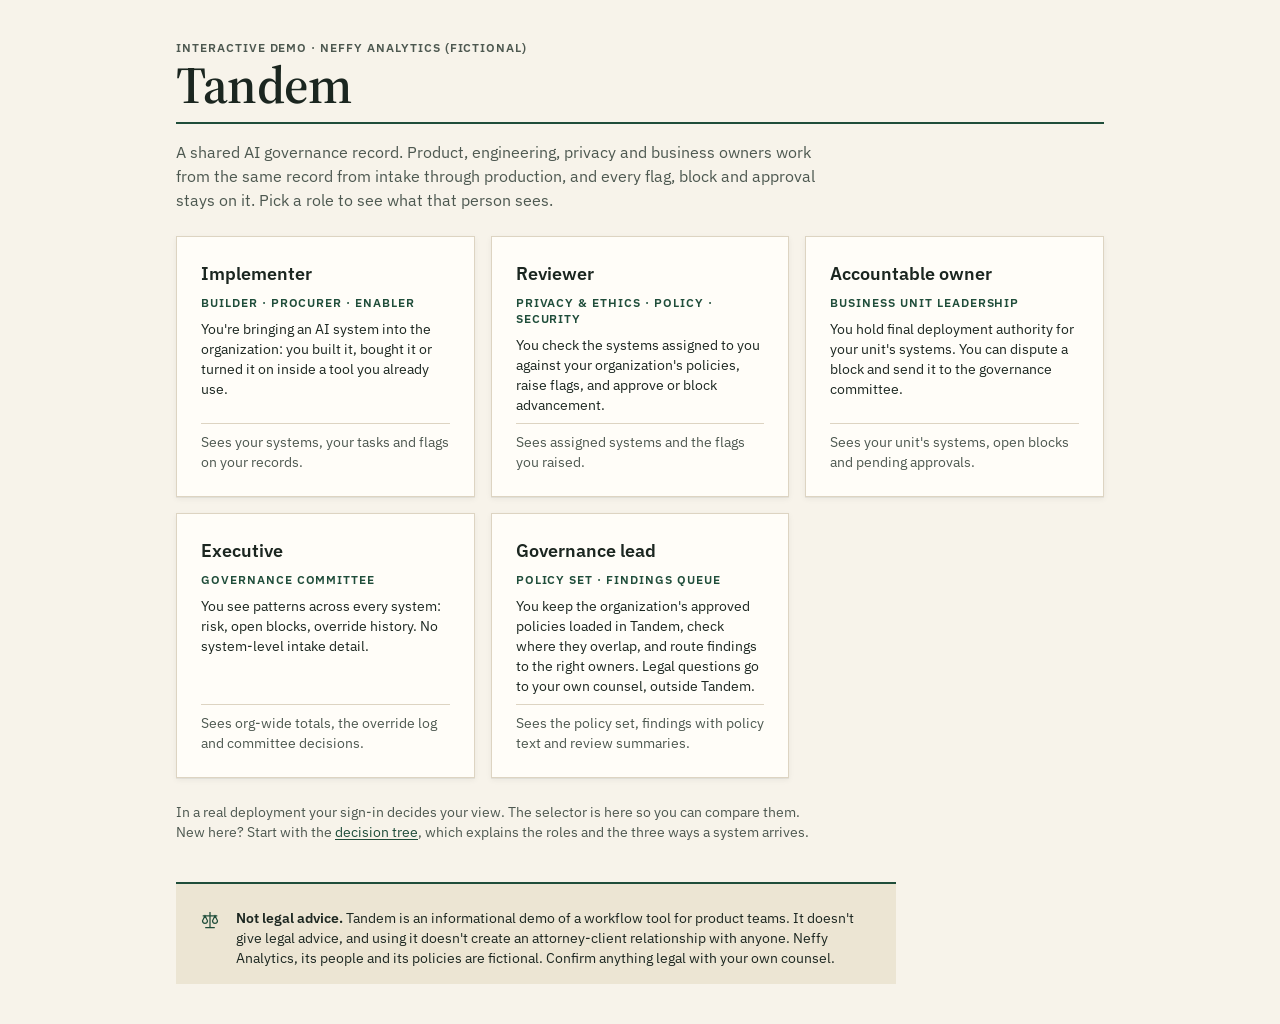
==== index.html @ b891fa28 "Reposition Tandem for product teams and publish on GitHub Pages - Remove the Counsel role; add a Gov" ====
<!DOCTYPE html>
<html lang="en">
<head>
<meta charset="UTF-8">
<meta name="viewport" content="width=device-width, initial-scale=1.0">
<title>Tandem Demo</title>
<meta name="description" content="Tandem: a shared AI governance record for product, engineering and privacy teams. Interactive demo with a fictional company.">
<link rel="stylesheet" href="assets/intandem.css">
<style>
  /* App layout, built from InTandem tokens */
  [hidden] { display: none !important; }

  /* Role screen */
  .role-screen { max-width: 960px; margin: 0 auto; padding: var(--space-10) var(--space-4); }
  .role-screen .display { margin-bottom: var(--space-2); }
  .role-intro { max-width: 640px; color: var(--ink-muted); margin: var(--space-4) 0 var(--space-6); }
  .role-grid { display: grid; grid-template-columns: repeat(auto-fit, minmax(260px, 1fr)); gap: var(--space-4); }
  .role-card { text-align: left; font: inherit; color: inherit; cursor: pointer; background: var(--surface-raised); border: 1px solid var(--hairline); box-shadow: var(--shadow-soft); padding: var(--space-6); display: flex; flex-direction: column; gap: var(--space-2); transition: box-shadow .16s ease; }
  .role-card:hover { box-shadow: var(--shadow-lifted); }
  .role-card .role-who { color: var(--forest); }
  .role-card .role-sees { color: var(--ink-muted); border-top: 1px solid var(--hairline); padding-top: var(--space-2); margin-top: auto; }
  .role-note { color: var(--ink-muted); margin: var(--space-6) 0; max-width: 640px; }

  /* Shell */
  .topbar { background: var(--surface-raised); border-bottom: 1px solid var(--hairline); box-shadow: var(--shadow-soft); position: sticky; top: 0; z-index: 10; }
  .topbar-inner { display: flex; align-items: center; gap: var(--space-4); padding: 10px var(--space-6); flex-wrap: wrap; }
  .wordmark { font-family: var(--font-display); font-weight: 600; font-size: 24px; line-height: 28px; color: var(--ink); text-decoration: none; }
  .demo-badge { color: var(--ink-muted); }
  .role-pills { display: flex; gap: var(--space-1); margin-left: auto; flex-wrap: wrap; }
  .role-pill { font: inherit; cursor: pointer; background: transparent; color: var(--ink-muted); border: 1px solid transparent; padding: 6px 10px; }
  .role-pill:hover { color: var(--forest); border-color: var(--hairline); }
  .role-pill[aria-pressed="true"] { background: var(--forest-tint); color: var(--ink); border-color: var(--forest-tint); }
  .role-select { display: none; margin-left: auto; }
  .avatar { width: 32px; height: 32px; border-radius: var(--radius-round); background: var(--forest); color: var(--on-forest); display: grid; place-items: center; font-size: 12px; font-weight: 600; flex: none; }

  .shell { display: grid; grid-template-columns: 232px minmax(0, 1fr); min-height: calc(100vh - 53px); }
  .sidenav { border-right: 1px solid var(--hairline); padding: var(--space-6) var(--space-4); background: var(--surface); }
  .sidenav-label { color: var(--ink-muted); padding: 0 var(--space-2); margin-bottom: var(--space-2); }
  .nav-list { display: flex; flex-direction: column; gap: 2px; }
  .nav-item { font: inherit; font-size: 15px; text-align: left; cursor: pointer; border: 0; background: transparent; color: var(--ink); padding: 8px var(--space-2); display: flex; align-items: center; gap: var(--space-2); text-decoration: none; }
  .nav-item:hover { background: var(--vellum); }
  .nav-item[aria-current="page"] { background: var(--forest-tint); font-weight: 500; }
  .nav-count { margin-left: auto; font-size: 11px; line-height: 16px; padding: 1px 6px; background: var(--burgundy-tint); color: var(--ink); white-space: nowrap; }
  .nav-sep { border-top: 1px solid var(--hairline); margin: var(--space-4) 0; }
  .main { padding: var(--space-10) var(--space-6); max-width: 1040px; width: 100%; }

  /* Views */
  .view-banner { display: flex; gap: var(--space-2); align-items: flex-start; color: var(--ink-muted); background: var(--vellum); padding: var(--space-2) var(--space-4); margin-bottom: var(--space-6); }
  .grid-2 { display: grid; grid-template-columns: repeat(2, minmax(0, 1fr)); gap: var(--space-4); align-items: start; }
  .stats { display: grid; grid-template-columns: repeat(auto-fit, minmax(160px, 1fr)); gap: var(--space-4); margin-bottom: var(--space-6); }
  .stat { background: var(--surface-raised); border: 1px solid var(--hairline); box-shadow: var(--shadow-soft); padding: var(--space-4) var(--space-6); }
  .stat-value { font-family: var(--font-display); font-weight: 600; font-size: 36px; line-height: 44px; }
  .stat-sub { color: var(--ink-muted); }
  .stack { display: flex; flex-direction: column; gap: var(--space-4); }
  .mt-6 { margin-top: var(--space-6); }
  .mt-10 { margin-top: var(--space-10); }

  .sys-row { display: flex; align-items: center; gap: 12px; padding: var(--space-4) 0; border-bottom: 1px solid var(--hairline); flex-wrap: wrap; }
  .sys-row:last-child { border-bottom: 0; }
  .sys-row-name { font-weight: 500; min-width: 0; flex: 1 1 220px; }
  button.sys-row { width: 100%; font: inherit; color: inherit; text-align: left; background: transparent; border: 0; border-bottom: 1px solid var(--hairline); cursor: pointer; }
  button.sys-row:hover .sys-row-name { color: var(--forest); text-decoration: underline; text-underline-offset: 2px; }
  .sys-row-meta { color: var(--ink-muted); }

  .lifecycle { display: grid; grid-template-columns: repeat(5, minmax(0, 1fr)); gap: var(--space-1); }
  .lc-bar { height: 6px; background: var(--stone); }
  .lc-done .lc-bar { background: var(--forest); }
  .lc-active .lc-bar { background: var(--bronze); }
  .lc-blocked .lc-bar { background: var(--burgundy); }
  .lc-label { font-size: 12px; line-height: 16px; color: var(--ink-muted); margin-top: 6px; overflow-wrap: anywhere; }
  .lc-active .lc-label, .lc-blocked .lc-label { color: var(--ink); font-weight: 600; }

  .timeline { list-style: none; margin: 0; padding: 0; }
  .timeline li { position: relative; padding: 0 0 var(--space-4) var(--space-6); border-left: 1px solid var(--hairline); margin-left: 5px; }
  .timeline li:last-child { padding-bottom: 0; }
  .timeline li::before { content: ""; position: absolute; left: -5px; top: 6px; width: 9px; height: 9px; background: var(--forest); }
  .timeline li.t-block::before { background: var(--burgundy); }
  .timeline li.t-flag::before { background: var(--bronze); }
  .t-time { color: var(--ink-muted); }
  .t-title { font-weight: 500; }

  .option-list { display: flex; flex-direction: column; gap: var(--space-2); }
  .option { border: 1px solid var(--hairline); padding: var(--space-4); background: var(--surface-raised); }
  .option-title { font-weight: 500; }

  /* Forms */
  .field { display: flex; flex-direction: column; gap: var(--space-1); margin-bottom: var(--space-4); }
  .field label, .field .field-label { font-size: 14px; line-height: 20px; font-weight: 500; }
  .field input, .field select, .field textarea { font: inherit; font-size: 15px; color: var(--ink); background: var(--surface-raised); border: 1px solid var(--border); border-radius: var(--radius-sm); padding: 9px 12px; width: 100%; min-width: 0; }
  .field textarea { min-height: 88px; resize: vertical; }
  .hint { color: var(--ink-muted); }
  .req { color: var(--burgundy); }
  .form-grid { display: grid; grid-template-columns: repeat(2, minmax(0, 1fr)); gap: 0 var(--space-4); }
  .form-section { margin: var(--space-6) 0 var(--space-4); padding-top: var(--space-4); border-top: 1px solid var(--hairline); }
  .form-section:first-child { margin-top: 0; padding-top: 0; border-top: 0; }
  .btn-row { display: flex; gap: var(--space-2); flex-wrap: wrap; align-items: center; margin-top: var(--space-6); }
  .btn-row.between { justify-content: space-between; }

  .steps { display: flex; gap: var(--space-2); margin-bottom: var(--space-6); flex-wrap: wrap; counter-reset: step; }
  .step { display: flex; align-items: center; gap: var(--space-2); color: var(--ink-muted); padding: 6px 10px; border: 1px solid var(--hairline); background: var(--surface-raised); }
  .step-num { width: 22px; height: 22px; border-radius: var(--radius-round); display: grid; place-items: center; font-size: 12px; font-weight: 600; background: var(--stone); color: var(--ink); }
  .step.is-active { color: var(--ink); border-color: var(--forest); }
  .step.is-active .step-num { background: var(--forest); color: var(--on-forest); }
  .step.is-done .step-num { background: var(--forest-tint); }

  .type-grid { display: grid; grid-template-columns: repeat(3, minmax(0, 1fr)); gap: var(--space-4); }
  .type-card { font: inherit; color: inherit; text-align: left; cursor: pointer; background: var(--surface-raised); border: 1px solid var(--hairline); box-shadow: var(--shadow-soft); padding: var(--space-6); display: flex; flex-direction: column; gap: var(--space-2); }
  .type-card[aria-pressed="true"] { border-color: var(--forest); box-shadow: var(--shadow-lifted); background: linear-gradient(135deg, var(--forest-tint) 0%, var(--surface-raised) 100%); }

  .risk-q { border: 1px solid var(--hairline); padding: var(--space-4); margin-bottom: var(--space-2); background: var(--surface-raised); }
  .risk-q fieldset { border: 0; margin: 0; padding: 0; min-width: 0; }
  .risk-q legend { font-weight: 500; margin-bottom: var(--space-2); padding: 0; }
  .radio { display: flex; gap: var(--space-2); align-items: flex-start; padding: 4px 0; cursor: pointer; }
  .radio input { margin-top: 5px; accent-color: var(--forest); }
  .meter { height: 8px; background: var(--stone); margin: var(--space-2) 0; }
  .meter-fill { height: 100%; background: var(--forest); width: 0; transition: width .2s ease; }
  .tier { font-family: var(--font-display); font-weight: 600; font-size: 26px; line-height: 32px; }

  .role-row { display: grid; grid-template-columns: 40px minmax(0, 1fr); gap: var(--space-4); padding: var(--space-4) 0; border-bottom: 1px solid var(--hairline); }
  .role-row:last-child { border-bottom: 0; }
  .role-row .avatar { background: var(--vellum); color: var(--ink); }

  .bars { display: flex; flex-direction: column; gap: var(--space-2); }
  .bar-row { display: grid; grid-template-columns: 140px minmax(0, 1fr) 28px; gap: var(--space-2); align-items: center; }
  .bar-track { height: 10px; background: var(--stone); }
  .bar-fill { height: 100%; background: var(--forest); }
  .bar-val { text-align: right; font-weight: 600; }

  .finding-actions { display: flex; gap: var(--space-2); flex-wrap: wrap; }
  .quote { font-family: var(--font-sans); border-left: 2px solid var(--hairline); padding-left: var(--space-4); color: var(--ink); }
  .counsel-chip { display: inline-flex; gap: var(--space-2); align-items: center; padding: 3px 8px; background: var(--stone); }

  .toasts { position: fixed; bottom: var(--space-6); right: var(--space-6); display: flex; flex-direction: column; gap: var(--space-2); z-index: 50; max-width: calc(100vw - 32px); }
  .toast { background: var(--ink); color: var(--surface-raised); padding: 10px 16px; box-shadow: var(--shadow-lifted); font-size: 14px; line-height: 20px; }

  @media (max-width: 860px) {
    .shell { grid-template-columns: 1fr; }
    .sidenav { border-right: 0; border-bottom: 1px solid var(--hairline); padding: var(--space-2) var(--space-4); overflow-x: auto; }
    .sidenav-label, .nav-sep, .nav-extra { display: none; }
    .nav-list { flex-direction: row; gap: var(--space-1); }
    .nav-item { white-space: nowrap; }
    .role-pills { display: none; }
    .role-select { display: inline-flex; }
    .main { padding: var(--space-6) var(--space-4); }
    .grid-2, .form-grid, .type-grid { grid-template-columns: 1fr; }
  }
  @media (max-width: 560px) {
    .display { font-size: 40px; line-height: 46px; }
    .heading-1 { font-size: 28px; line-height: 34px; }
    .topbar-inner { padding: 8px var(--space-4); gap: var(--space-2); }
    .demo-badge { display: none; }
    .bar-row { grid-template-columns: 110px minmax(0, 1fr) 24px; }
    .it-toolbar .it-count { margin-left: 0; flex-basis: 100%; }
    .it-card { padding: var(--space-4); }
  }
</style>
</head>
<body>

<div id="role-screen" class="role-screen"></div>
<div id="app" hidden>
  <header class="topbar"><div class="topbar-inner" id="topbar"></div></header>
  <div class="shell">
    <nav class="sidenav" id="sidenav" aria-label="Sections"></nav>
    <main class="main" id="main"></main>
  </div>
</div>
<div class="toasts" id="toasts" role="status" aria-live="polite"></div>

<script>
/* ───────── helpers ───────── */
function esc(s) { return String(s == null ? '' : s).replace(/[&<>"']/g, function (c) { return { '&': '&amp;', '<': '&lt;', '>': '&gt;', '"': '&quot;', "'": '&#39;' }[c]; }); }
var PATHS = {
  check: '<path d="M5 12.5l4.5 4.5L19 7.5"/>',
  cross: '<path d="M7 7l10 10M17 7L7 17"/>',
  clock: '<circle cx="12" cy="12" r="8"/><path d="M12 8v4.5l3 2"/>',
  dot: '<circle cx="12" cy="12" r="3" fill="currentColor" stroke="none"/>',
  pen: '<path d="M4 20l4-1 11-11-3-3L5 16z"/><path d="M14 7l3 3"/>',
  alert: '<path d="M12 3.5L21.5 20h-19z"/><path d="M12 10v4.5"/><circle cx="12" cy="17.2" r="0.9" fill="currentColor" stroke="none"/>',
  seal: '<circle cx="12" cy="12" r="8.5"/><circle cx="12" cy="12" r="5.5"/><path d="M9.6 12.2l1.7 1.7 3.2-3.4"/>',
  scales: '<path d="M12 3v18M7 21h10M4 7h16"/><path d="M6 7l-3 6a3 3 0 0 0 6 0zM18 7l-3 6a3 3 0 0 0 6 0z"/>',
  search: '<circle cx="11" cy="11" r="7"/><path d="M21 21l-4.3-4.3"/>',
  down: '<path d="M6 9l6 6 6-6"/>',
  right: '<path d="M9 6l6 6-6 6"/>',
  lock: '<rect x="5" y="11" width="14" height="9"/><path d="M8 11V8a4 4 0 0 1 8 0v3"/>',
  out: '<path d="M14 5h5v5M19 5l-8 8M17 14v5H5V7h5"/>'
};
function icon(name, size, cls) {
  return '<svg viewBox="0 0 24 24" width="' + size + '" height="' + size + '" aria-hidden="true" class="' + (cls || '') + '" fill="none" stroke="currentColor" stroke-width="1.5" stroke-linecap="square" stroke-linejoin="miter">' + PATHS[name] + '</svg>';
}
var TAG_ICON = { pass: 'check', fail: 'cross', review: 'clock', neutral: 'dot' };
function tag(tone, text) { return '<span class="label it-tag it-tag-' + tone + '">' + icon(TAG_ICON[tone], 12, 'it-tag-icon') + esc(text) + '</span>'; }
function btn(text, variant, size, onclick, extra) {
  return '<button type="button" class="it-btn it-btn-' + (variant || 'primary') + ' it-btn-' + (size || 'md') + '"' + (onclick ? ' onclick="' + onclick + '"' : '') + (extra || '') + '>' + text + '</button>';
}
var CALLOUT = { note: ['pen', 'Note'], warning: ['alert', 'Warning'], featured: ['seal', 'Key provision'] };
function callout(tone, bodyHtml, opts) {
  opts = opts || {};
  return '<aside class="it-callout it-callout-' + tone + (opts.cls ? ' ' + opts.cls : '') + '"' + (tone === 'warning' ? ' role="note"' : '') + '>' +
    '<div class="it-callout-head">' + icon(CALLOUT[tone][0], 20, 'it-callout-icon') + '<span class="label it-callout-label">' + (opts.label || CALLOUT[tone][1]) + '</span>' +
    (opts.reference ? '<span class="label it-callout-ref">' + esc(opts.reference) + '</span>' : '') + '</div>' +
    (opts.title ? '<h3 class="heading-3 it-callout-title">' + esc(opts.title) + '</h3>' : '') +
    '<div class="body it-callout-body">' + bodyHtml + '</div></aside>';
}
function asof(date, iso, source, verb) {
  return '<p class="label it-asof">' + icon('clock', 14, 'it-asof-icon') + '<span>' + esc(verb || 'Checked') + ' <time datetime="' + iso + '">' + esc(date) + '</time></span>' +
    (source ? '<span class="it-asof-source">· ' + esc(source) + '</span>' : '') + '</p>';
}
function pageHead(title, subtitle, after) {
  return '<div class="it-page-head"><h1 class="heading-1">' + esc(title) + '</h1><div class="it-rule"></div>' +
    (subtitle ? '<p class="body muted">' + subtitle + '</p>' : '') + (after || '') + '</div>';
}
function rec(o) {
  var fields = o.fields.map(function (f) {
    return '<div class="it-rec-field"><dt class="label it-rec-label">' + esc(f.label) + '</dt><dd class="body-small it-rec-value">' + f.html + '</dd></div>';
  }).join('');
  return '<details class="it-rec" id="rec-' + o.id + '"' + (o.open ? ' open' : '') + ' ontoggle="cardToggled(\'' + o.id + '\', this.open)">' +
    '<summary class="it-rec-summary">' + icon('right', 16, 'it-rec-chevron') + '<span class="it-rec-name">' + o.name + '</span>' +
    (o.status ? tag(o.status[0], o.status[1]) : '') + (o.reference ? '<span class="it-rec-ref">' + esc(o.reference) + '</span>' : '') +
    '</summary><dl class="it-rec-fields">' + fields + '</dl></details>';
}
function disclaimer() {
  return '<aside class="it-disclaimer it-site-footer">' + icon('scales', 20, 'it-disclaimer-icon') +
    '<p class="body-small it-disclaimer-text"><strong>Not legal advice.</strong> Tandem is an informational demo of a workflow tool for product teams. It doesn\'t give legal advice, and using it doesn\'t create an attorney-client relationship with anyone. Neffy Analytics, its people and its policies are fictional. Confirm anything legal with your own counsel.</p></aside>';
}
function lifecycle(state) {
  var stages = ['Registered', 'In review', 'Approved', 'Production', 'Decommission'];
  return '<div class="lifecycle" role="list">' + stages.map(function (s, i) {
    var c = state[i] || '';
    var word = c === 'done' ? ' (complete)' : c === 'active' ? ' (current)' : c === 'blocked' ? ' (blocked)' : '';
    return '<div class="lc-' + (c || 'todo') + '" role="listitem"><div class="lc-bar"></div><div class="lc-label">' + s + '<span class="sr-only" style="position:absolute;left:-9999px">' + word + '</span></div></div>';
  }).join('') + '</div>';
}
function timeline(items) {
  return '<ol class="timeline">' + items.map(function (t) {
    return '<li class="' + (t.kind ? 't-' + t.kind : '') + '"><div class="body-small t-time">' + esc(t.time) + '</div><div class="t-title">' + esc(t.title) + '</div>' + (t.note ? '<div class="body-small muted">' + esc(t.note) + '</div>' : '') + '</li>';
  }).join('') + '</ol>';
}
function stat(label, value, sub) { return '<div class="stat"><div class="label muted">' + esc(label) + '</div><div class="stat-value">' + esc(value) + '</div><div class="body-small stat-sub">' + esc(sub) + '</div></div>'; }
function toast(msg) {
  var w = document.getElementById('toasts'), t = document.createElement('div');
  t.className = 'toast'; t.textContent = msg; w.appendChild(t);
  setTimeout(function () { t.remove(); }, 3800);
}
function nowLabel() { return new Date().toLocaleString('en-US', { month: 'short', day: 'numeric', hour: 'numeric', minute: '2-digit' }); }

/* ───────── roles ───────── */
var ROLES = {
  implementer: { label: 'Implementer', who: 'J. Park', title: 'Product lead', initials: 'JP', home: 'impl-dashboard',
    nav: [['impl-dashboard', 'My systems'], ['impl-register', 'Register a system'], ['impl-rtb', 'Neffy RTB model'], ['impl-record', 'Resume screening', '1 block']] },
  reviewer: { label: 'Reviewer', who: 'Marcus Webb', title: 'Privacy & ethics reviewer', initials: 'MW', home: 'rev-dashboard',
    nav: [['rev-dashboard', 'My review queue'], ['rev-review', 'Active review', '1 block']] },
  owner: { label: 'Accountable owner', who: 'Sarah Chen', title: 'VP, People Operations', initials: 'SC', home: 'owner-dashboard',
    nav: [['owner-dashboard', 'Unit overview'], ['owner-dispute', 'Dispute a block', '1']] },
  executive: { label: 'Executive', who: 'Governance committee', title: 'Org-wide view', initials: 'GC', home: 'exec-dashboard',
    nav: [['exec-dashboard', 'Governance posture']] },
  governance: { label: 'Governance lead', who: 'Priya Natarajan', title: 'Governance lead', initials: 'PN', home: 'gov-queue',
    nav: [['gov-policies', 'Policy set'], ['gov-queue', 'Findings queue', 'open'], ['gov-summaries', 'Review summaries']] }
};
var ROLE_ORDER = ['implementer', 'reviewer', 'owner', 'executive', 'governance'];

/* ───────── demo data ───────── */
var POLICY_SET = 'v2026.04.19-001';
var FINDINGS = [
  { id: 'health-signals', type: 'conflict', title: 'Pharmacy and health browsing signals are a prohibited input', policies: 'Policy 06 §2, §4',
    detail: 'The intake lists pharmacy and health-content browsing as an active model input. Neffy\'s Sensitive Data Policy prohibits health-related behavioral signals, including pharmacy browsing, with no business-case exceptions. Policy 02 in this policy set says CPO sign-off doesn\'t create an exception, so the input has to come out.',
    cite: 'Policy 06 §2: "Health and medical data including data inferred from pharmacy browsing…prohibited." §4: "There are no business-case exceptions to these prohibitions."' },
  { id: 'inventory-age', type: 'conflict', title: 'Open-web inventory without model-level age exclusions', policies: 'Policy 08 §4',
    detail: 'The intake says the model runs on open-web and mobile app inventory, with age exclusions left to each advertiser\'s campaign settings. Neffy\'s Children\'s Data Policy requires exclusions in the model itself; campaign settings alone don\'t satisfy it.',
    cite: 'Policy 08 §4: "Inventory exclusions must be implemented at the model level, not delegated solely to advertiser campaign settings."' },
  { id: 'purpose', type: 'pass', title: 'Attribution sharing matches the Privacy Policy\'s listed purposes', policies: 'Policy 03 §3',
    detail: 'The current Privacy Policy lists campaign measurement and attribution, including sharing impression and conversion signals with measurement partners, as a processing purpose. The intake\'s attribution sharing falls inside it.',
    cite: 'Policy 03 §3: "Neffy processes personal data for…campaign measurement and attribution, including sharing impression and conversion signals with measurement partners."' },
  { id: 'retention', type: 'gap', title: 'Training data retention period is blank', policies: 'Policy 01 §3',
    detail: 'Neffy\'s Data Governance Policy limits training data built from behavioral logs to 90 days unless the Chief Data Officer approves a longer period in writing. The intake left the retention field empty. The builder needs to state the period, and get CDO approval if it runs past 90 days.',
    cite: 'Policy 01 §3: "Training datasets derived from behavioral logs are subject to the same 90-day retention limit…unless a documented business justification…is approved in writing by the Chief Data Officer."' },
  { id: 'consent', type: 'gap', title: 'No independent consent check where minors may be in the audience', policies: 'Policy 04 §3',
    detail: 'Neffy\'s Cookie and Consent Policy lets the model rely on upstream consent signals for adult inventory only. Where minors could be in the audience, the Children\'s Data Policy\'s independent check applies. The intake doesn\'t describe one.',
    cite: 'Policy 04 §3: "For inventory environments where the Children\'s Data and Age Verification Policy applies…Neffy\'s independent verification obligation supersedes the upstream reliance standard in this section."' },
  { id: 'model-card', type: 'gap', title: 'Model card is incomplete, so the deployment gate can\'t open', policies: 'Policy 07 §3',
    detail: 'Neffy\'s Model Card Policy sets a two-step gate: the responsible owner defines inventory scope in the model card, then the inventory risk assessment gets its required sign-offs. The intake says the model card is still in progress, so neither step can happen yet.',
    cite: 'Policy 07 §3: "Both approvals must be logged in the system record before deployment proceeds."' },
  { id: 'filtering', type: 'conflict', title: 'No filtering keeps prohibited categories out of the pipeline', policies: 'Policy 06 §3',
    detail: 'Neffy\'s Sensitive Data Policy makes the model team responsible for signal-level filtering that keeps prohibited data out of training and inference. The intake says no filtering is in place. It has to be built, documented in the model card and reviewed by the CPO before deployment.',
    cite: 'Policy 06 §3: "The model development team is responsible for implementing signal-level filtering to prevent prohibited category data from entering model training pipelines or inference inputs."' }
];
var TYPE_TAG = { conflict: ['fail', 'Conflicts with policy'], gap: ['review', 'Missing info'], pass: ['pass', 'Matches policy'] };
var STATUS_TAG = { blocked: ['fail', 'Blocked'], fixplan: ['pass', 'Fix plan accepted'], assigned: ['review', 'Assigned'], counsel: ['review', 'Needs counsel'] };
var STATUS_TEXT = {
  blocked: 'Blocked. The system can\'t deploy until this is fixed.',
  fixplan: 'Fix plan accepted. J. Park owns it, due May 3, 2026. Deployment waits for the fix.',
  assigned: 'Assigned to J. Park to supply the missing information.',
  counsel: 'Needs counsel. Talk to your counsel before this ships, then record below that you did.'
};

var POLICIES = [
  ['01', 'Data Governance Policy', 'v3.0', 'Chief Data Officer'],
  ['02', 'AI Governance Policy', 'v2.0', 'VP Engineering & CPO'],
  ['03', 'Privacy Policy', 'v4.0', 'Chief Privacy Officer'],
  ['04', 'Cookie and Consent Policy', 'v3.0', 'Chief Privacy Officer'],
  ['05', 'Vendor and Third-Party Data Sharing Policy', 'v2.0', 'CPO & General Counsel'],
  ['06', 'Sensitive Data and Prohibited Categories Policy', 'v2.0', 'Chief Privacy Officer'],
  ['07', 'Model Card and Algorithmic Transparency Policy', 'v2.0', 'VP Engineering'],
  ['08', 'Children\'s Data and Age Verification Policy', 'v2.0', 'CPO & General Counsel'],
  ['09', 'Children\'s Privacy Notice', 'v2.0', 'Chief Privacy Officer']
];
var OVERLAPS = [
  ['AI Governance and Sensitive Data', 'Which signals the model may use vs. which categories are off-limits'],
  ['AI Governance and Children\'s Data', 'Which inventory the model may run on vs. exclusions required in the model'],
  ['Privacy Policy and Vendor Sharing', 'Purposes the Privacy Policy lists vs. data actually sent to partners'],
  ['Privacy Policy and Children\'s Data', 'When Neffy is treated as knowing a user is a child vs. steps it must take first'],
  ['Data Governance and Children\'s Data', 'General retention schedules vs. shorter retention for children\'s data'],
  ['Model Card and AI Governance', 'The order of the two sign-offs before deployment'],
  ['Vendor Sharing and Sensitive Data', 'What vendor agreements cover vs. what vendors may do with data downstream'],
  ['Cookie & Consent and Children\'s Data', 'Relying on upstream consent signals vs. checking independently']
];

/* ───────── state ───────── */
var S = {
  role: null, view: null,
  reg: { step: 1, type: null },
  findings: {}, findingOpen: {},
  filter: { q: '', status: 'all', type: 'all' },
  counsel: { consulted: '', date: '' },
  closed: false, closedAt: null,
  log: [
    { time: 'Apr 19, 2026', title: 'System registered', note: 'Shared record created. Tandem compared the intake to policy set ' + POLICY_SET + '.' },
    { time: 'Apr 19, 2026', title: '7 findings sent to the findings queue', note: '3 conflict with policy, 3 missing info, 1 matches. Governance lead notified.', kind: 'flag' }
  ]
};

function enterAs(role) {
  S.role = role; S.view = ROLES[role].home;
  document.getElementById('role-screen').hidden = true;
  document.getElementById('app').hidden = false;
  render();
}
function switchRole(role) { S.role = role; S.view = ROLES[role].home; render(); }
function backToRoles() { document.getElementById('app').hidden = true; document.getElementById('role-screen').hidden = false; window.scrollTo(0, 0); }
function go(view) { S.view = view; if (view === 'impl-register') { S.reg = { step: 1, type: null }; } render(); window.scrollTo(0, 0); }
function cardToggled(id, open) { S.findingOpen[id] = open; }

function blockedCount() { return FINDINGS.filter(function (f) { return S.findings[f.id] && S.findings[f.id].status === 'blocked'; }).length; }
function closedLabel() { var b = blockedCount(); return b ? 'Closed: ' + b + ' blocked' : 'Closed: no blocks'; }
function openCount() { return FINDINGS.filter(function (f) { return f.type !== 'pass' && !S.findings[f.id]; }).length; }

/* ───────── shell ───────── */
function renderRoleScreen() {
  var cards = [
    ['implementer', 'Implementer', 'Builder · Procurer · Enabler', 'You\'re bringing an AI system into the organization: you built it, bought it or turned it on inside a tool you already use.', 'Sees your systems, your tasks and flags on your records.'],
    ['reviewer', 'Reviewer', 'Privacy & ethics · Policy · Security', 'You check the systems assigned to you against your organization\'s policies, raise flags, and approve or block advancement.', 'Sees assigned systems and the flags you raised.'],
    ['owner', 'Accountable owner', 'Business unit leadership', 'You hold final deployment authority for your unit\'s systems. You can dispute a block and send it to the governance committee.', 'Sees your unit\'s systems, open blocks and pending approvals.'],
    ['executive', 'Executive', 'Governance committee', 'You see patterns across every system: risk, open blocks, override history. No system-level intake detail.', 'Sees org-wide totals, the override log and committee decisions.'],
    ['governance', 'Governance lead', 'Policy set · Findings queue', 'You keep the organization\'s approved policies loaded in Tandem, check where they overlap, and route findings to the right owners. Legal questions go to your own counsel, outside Tandem.', 'Sees the policy set, findings with policy text and review summaries.']
  ];
  document.getElementById('role-screen').innerHTML =
    '<p class="label muted">Interactive demo · Neffy Analytics (fictional)</p>' +
    '<h1 class="display">Tandem</h1><div class="it-rule"></div>' +
    '<p class="body role-intro">A shared AI governance record. Product, engineering, privacy and business owners work from the same record from intake through production, and every flag, block and approval stays on it. Pick a role to see what that person sees.</p>' +
    '<div class="role-grid">' + cards.map(function (c) {
      return '<button type="button" class="role-card" onclick="enterAs(\'' + c[0] + '\')"><span class="heading-3">' + c[1] + '</span><span class="label role-who">' + c[2] + '</span><span class="body-small">' + c[3] + '</span><span class="body-small role-sees">' + c[4] + '</span></button>';
    }).join('') + '</div>' +
    '<p class="body-small role-note">In a real deployment your sign-in decides your view. The selector is here so you can compare them. New here? Start with the <a href="decision-tree.html">decision tree</a>, which explains the roles and the three ways a system arrives.</p>' +
    disclaimer();
}

function renderShell() {
  var r = ROLES[S.role];
  document.getElementById('topbar').innerHTML =
    '<a class="wordmark" href="#" onclick="backToRoles();return false;">Tandem</a>' +
    '<span class="label demo-badge">Neffy Analytics · fictional demo</span>' +
    '<div class="role-pills" role="group" aria-label="Switch role">' + ROLE_ORDER.map(function (k) {
      return '<button type="button" class="body-small role-pill" aria-pressed="' + (k === S.role) + '" onclick="switchRole(\'' + k + '\')">' + ROLES[k].label + '</button>';
    }).join('') + '</div>' +
    '<span class="it-select role-select"><select class="it-select-input" aria-label="Switch role" onchange="switchRole(this.value)">' + ROLE_ORDER.map(function (k) {
      return '<option value="' + k + '"' + (k === S.role ? ' selected' : '') + '>' + ROLES[k].label + '</option>';
    }).join('') + '</select>' + icon('down', 14, 'it-select-icon') + '</span>' +
    '<span class="avatar" title="' + esc(r.who + ', ' + r.title) + '">' + r.initials + '</span>';

  document.getElementById('sidenav').innerHTML =
    '<p class="label sidenav-label">' + esc(r.who) + ' · ' + esc(r.title) + '</p>' +
    '<div class="nav-list">' + r.nav.map(function (n) {
      var count = n[2] === 'open' ? (openCount() ? openCount() + ' open' : '') : n[2];
      return '<button type="button" class="nav-item"' + (S.view === n[0] ? ' aria-current="page"' : '') + ' onclick="go(\'' + n[0] + '\')">' + esc(n[1]) + (count ? '<span class="nav-count">' + esc(count) + '</span>' : '') + '</button>';
    }).join('') +
    '<div class="nav-sep"></div>' +
    '<a class="nav-item nav-extra" href="decision-tree.html">Decision tree</a>' +
    '<button type="button" class="nav-item nav-extra" onclick="backToRoles()">All roles</button>' +
    '</div>';
}

function render() {
  renderShell();
  var fn = VIEWS[S.view] || VIEWS[ROLES[S.role].home];
  document.getElementById('main').innerHTML = fn() + disclaimer();
  if (S.view === 'impl-register' && S.reg.step === 3) calcRisk();
}

function banner(text) { return '<p class="body-small view-banner">' + icon('dot', 16) + '<span>' + text + '</span></p>'; }
function cantSee(text) { return '<section class="it-card mt-6"><h2 class="heading-3 it-section-title">What you can\'t see</h2><p class="body-small muted">' + text + '</p></section>'; }

/* ───────── views ───────── */
var VIEWS = {};

VIEWS['impl-dashboard'] = function () {
  var rtbTag = S.closed ? tag(blockedCount() ? 'fail' : 'pass', closedLabel()) : tag('review', 'In review');
  return banner('<strong>Implementer view.</strong> You see the systems you registered and the tasks assigned to you.') +
    pageHead('My systems', 'Each system shows where it is and what\'s needed from you next.', '<div>' + btn('Register a system', 'primary', 'md', "go('impl-register')") + '</div>') +
    '<div class="stats">' + stat('My systems', '3', 'Registered by you') + stat('Action needed', '1', 'Hard block, response needed') + stat('Approved', '0', 'Ready for deployment') + '</div>' +
    '<section class="it-card"><h2 class="heading-3 it-section-title">Your registered systems</h2>' +
    '<button type="button" class="sys-row" onclick="go(\'impl-rtb\')"><span class="sys-row-name">Neffy RTB Audience Segmentation Model v2.4.1</span>' + tag('neutral', 'Builder') + rtbTag + '<span class="code sys-row-meta">RTB-001</span></button>' +
    '<button type="button" class="sys-row" onclick="go(\'impl-record\')"><span class="sys-row-name">Resume Screening Model v2.1</span>' + tag('neutral', 'Procurer') + tag('fail', 'Hard block') + '<span class="code sys-row-meta">HR-001</span></button>' +
    '<div class="sys-row"><span class="sys-row-name">Gemini Workspace rollout</span>' + tag('neutral', 'Enabler') + tag('review', 'Advisory flag') + '<span class="code sys-row-meta">IT-003</span></div>' +
    '</section>' +
    cantSee('Other business units\' systems, other implementers\' intake records, the governance committee\'s deliberations, and reviewer notes that weren\'t shared to your record.');
};

VIEWS['impl-register'] = function () {
  var st = S.reg.step, labels = ['Implementer type', 'System identity', 'Risk questions', 'Ownership', 'Submit'];
  var steps = '<ol class="steps" aria-label="Registration steps">' + labels.map(function (l, i) {
    var n = i + 1, cls = n === st ? 'is-active' : n < st ? 'is-done' : '';
    return '<li class="step body-small ' + cls + '"' + (n === st ? ' aria-current="step"' : '') + '><span class="step-num">' + n + '</span>' + l + '</li>';
  }).join('') + '</ol>';
  var body = '';
  if (st === 1) {
    var types = [['builder', 'Builder', 'An engineer or data scientist who built this system internally.'], ['procurer', 'Procurer', 'An HR manager, ops lead or business unit buying and deploying a vendor\'s tool.'], ['enabler', 'Enabler', 'An IT admin turning on an AI feature inside a platform you already use, like Gemini or Copilot.']];
    var hints = { builder: 'You\'ll answer technical questions directly: model, training data, bias testing.', procurer: 'You\'ll answer questions about what the vendor gave you: the DPA, bias audits, system cards. You won\'t be asked for what only the vendor knows.', enabler: 'You\'ll answer questions about which data the feature touches and how far it rolls out, not about model internals.' };
    body = '<div class="type-grid">' + types.map(function (t) {
      return '<button type="button" class="type-card" aria-pressed="' + (S.reg.type === t[0]) + '" onclick="pickType(\'' + t[0] + '\')"><span class="heading-3">' + t[1] + '</span><span class="body-small">' + t[2] + '</span></button>';
    }).join('') + '</div>' +
      (S.reg.type ? '<div class="mt-6">' + callout('note', '<p>' + hints[S.reg.type] + '</p>') + '</div>' : '') +
      '<div class="btn-row" style="justify-content:flex-end">' + btn('Continue', 'primary', 'md', 'regGo(2)', S.reg.type ? '' : ' disabled') + '</div>' +
      (S.reg.type ? '' : '<p class="body-small hint" style="text-align:right">Pick a type to continue.</p>');
  } else if (st === 2) {
    body = '<section class="it-card">' + intakeForm(S.reg.type || 'builder') + '</section>' +
      '<div class="btn-row between">' + btn('Back', 'secondary', 'md', 'regGo(1)') + btn('Continue', 'primary', 'md', 'regGo(3)') + '</div>';
  } else if (st === 3) {
    body = '<section class="it-card"><h2 class="heading-3">Risk questions</h2><p class="body-small muted" style="margin-bottom:var(--space-4)">Five weighted questions set the risk tier and decide which reviewers are assigned.</p>' +
      RISK_QS.map(function (q, i) {
        return '<div class="risk-q"><fieldset><legend>' + esc(q.q) + '</legend>' + q.opts.map(function (o, j) {
          return '<label class="radio body-small"><input type="radio" name="rq' + i + '" value="' + (j + 1) + '" onchange="calcRisk()"' + (S.reg['rq' + i] == j + 1 ? ' checked' : '') + '><span>' + esc(o) + '</span></label>';
        }).join('') + '</fieldset></div>';
      }).join('') +
      '<div style="margin-top:var(--space-4)"><div class="label muted">Risk tier</div><div class="tier" id="tier">Answer the questions</div><div class="meter"><div class="meter-fill" id="meter"></div></div><div class="code muted" id="score">0 / 100</div></div>' +
      '<div id="risk-callout" class="mt-6"></div></section>' +
      '<div class="btn-row between">' + btn('Back', 'secondary', 'md', 'regGo(2)') + btn('Continue', 'primary', 'md', 'regGo(4)') + '</div>';
  } else if (st === 4) {
    var roles = [['AO', 'Accountable owner', 'Who has final authority over deployment?', true], ['TL', 'Technical lead', 'Who understands how the system works and can change it?'], ['PE', 'Privacy & ethics reviewer', 'Who reviews bias, fairness and data protection?'], ['PR', 'Policy reviewer', 'Who checks this system against your policies and vendor terms?'], ['CL', 'Community liaison', 'Who represents or contacts the people the system affects? May be external.']];
    body = '<section class="it-card"><h2 class="heading-3">Ownership</h2><p class="body-small muted">Assign by decision authority, not by org chart.</p>' +
      roles.map(function (r, i) {
        return '<div class="role-row"><span class="avatar">' + r[0] + '</span><div><div class="field-label" style="font-weight:600">' + r[1] + (r[3] ? ' <span class="req" aria-label="required">*</span>' : '') + '</div><p class="body-small muted" style="margin-bottom:var(--space-2)">' + r[2] + '</p>' +
          '<div class="form-grid"><div class="field"><label for="own' + i + 'n" class="body-small">Name</label><input id="own' + i + 'n" type="text"></div><div class="field"><label for="own' + i + 't" class="body-small">Role or title</label><input id="own' + i + 't" type="text"></div></div></div></div>';
      }).join('') + '</section>' +
      '<div class="mt-6">' + callout('note', '<p>Tandem checks systems against your organization\'s own policies. It doesn\'t tell you what the law requires. Talk to your counsel about regulatory exposure before launch.</p>', { label: 'Before launch' }) + '</div>' +
      '<div class="btn-row between">' + btn('Back', 'secondary', 'md', 'regGo(3)') + btn('Continue', 'primary', 'md', 'regGo(5)') + '</div>';
  } else {
    body = '<section class="it-card"><h2 class="heading-2">Ready to register</h2><p class="body" style="margin:var(--space-4) 0">Submitting creates a shared record that every assigned reviewer sees from the start. Tandem compares your intake to the current policy set and sends any findings to the governance lead.</p>' +
      '<p class="body-small muted">Reviewers are notified right away. Flags triggered by your answers appear on the record at registration.</p></section>' +
      '<div class="btn-row between">' + btn('Back', 'secondary', 'md', 'regGo(4)') + btn('Submit and create record', 'primary', 'md', 'submitSystem()') + '</div>';
  }
  return pageHead('Register a system', 'How is this system arriving? Your answer decides which questions you get.') + steps + body;
};

function intakeForm(type) {
  function f(id, label, input, req, hint) { return '<div class="field"><label for="' + id + '">' + label + (req ? ' <span class="req" aria-label="required">*</span>' : '') + '</label>' + input + (hint ? '<span class="body-small hint">' + hint + '</span>' : '') + '</div>'; }
  function sel(id, opts) { return '<select id="' + id + '"><option>Select</option>' + opts.map(function (o) { return '<option>' + esc(o) + '</option>'; }).join('') + '</select>'; }
  function inp(id, ph) { return '<input id="' + id + '" type="text" placeholder="' + esc(ph) + '">'; }
  function sec(t) { return '<h3 class="heading-3 form-section">' + t + '</h3>'; }
  if (type === 'procurer') {
    return sec('System identity') + '<div class="form-grid">' + f('vn', 'Vendor name', inp('vn', 'e.g. TalentFlow Inc.'), true) + f('pn', 'Product name', inp('pn', 'e.g. Resume Screening Pro'), true) + '</div>' +
      f('pd', 'Plain-language description', '<textarea id="pd" placeholder="What does this tool do in your organization?"></textarea>', true) +
      '<div class="form-grid">' + f('bu', 'Business unit', sel('bu', ['HR & People', 'Operations', 'Finance'])) + f('af', 'Who will it affect?', sel('af', ['Employees', 'Applicants', 'Customers'])) + '</div>' +
      sec('What the vendor gave you') + '<p class="body-small muted" style="margin-bottom:var(--space-4)">You won\'t be asked what the vendor built, only what they\'ve provided.</p>' +
      f('ba', 'Vendor bias audit or fairness assessment', sel('ba', ['Yes, I can attach it', 'No, not provided', 'Unknown, will request']), true) +
      f('dpa', 'Data processing agreement status', sel('dpa', ['Signed, mentions AI use', 'Signed, AI use not mentioned', 'Pending', 'None'])) +
      f('td', 'Training data disclosed by vendor?', sel('td', ['Yes, documented', 'Partly', 'No'])) +
      f('cc', 'Counsel consulted on the vendor\'s AI terms?', sel('cc', ['Not yet', 'Yes', 'No']), false, 'Record only whether and when. Don\'t paste what counsel said.');
  }
  if (type === 'enabler') {
    return sec('System identity') + '<div class="form-grid">' + f('pl', 'Platform', inp('pl', 'e.g. Google Workspace'), true) + f('ft', 'Feature being turned on', inp('ft', 'e.g. Gemini assistant'), true) + '</div>' +
      f('tm', 'Which teams get access?', inp('tm', 'e.g. All employees, or Sales only'), true) +
      f('rs', 'Rollout scope', sel('rs', ['Phased pilot', 'Department-wide', 'Organization-wide'])) +
      sec('Data exposure') + '<p class="body-small muted" style="margin-bottom:var(--space-4)">The questions here: what data will this touch, and what did you agree to on the organization\'s behalf?</p>' +
      f('od', 'Which organizational data will the feature reach?', sel('od', ['Employee email and documents', 'Customer data', 'HR and people data', 'No organizational data', 'Mixed or unclear']), true) +
      f('tp', 'Does turning it on send data to the vendor\'s training pipeline?', sel('tp', ['Yes', 'No, opted out', 'Unknown, needs review'])) +
      '<div class="form-grid">' + f('cc', 'Counsel consulted on the vendor\'s AI terms?', sel('cc', ['Not yet', 'Yes', 'No'])) + f('ccd', 'Date consulted', '<input id="ccd" type="date">', false) + '</div>' +
      '<p class="body-small hint">Record only whether and when. Don\'t paste what counsel said.</p>';
  }
  return sec('System identity') + '<div class="form-grid">' + f('sn', 'System name', inp('sn', 'e.g. Resume Classifier v2'), true) + f('sv', 'Version or ID', inp('sv', 'v1.0 or internal ID')) + '</div>' +
    f('sd', 'Plain-language description', '<textarea id="sd" placeholder="What does this system do and what does it output?"></textarea>', true) +
    '<div class="form-grid">' + f('bu', 'Business unit', sel('bu', ['Engineering', 'Product', 'Data Science'])) + f('da', 'How are outputs used?', sel('da', ['Fully automated', 'A person reviews first', 'Advisory only'])) + '</div>' +
    f('wa', 'Who does this system affect?', sel('wa', ['Employees', 'Customers', 'Applicants', 'Internal processes only']), true) +
    sec('Data and model') + '<div class="form-grid">' + f('ma', 'Model architecture or framework', inp('ma', 'e.g. XGBoost, fine-tuned BERT')) + f('ts', 'Training data source', inp('ts', 'Origin, collection terms, date range')) + '</div>' +
    '<div class="form-grid">' + f('pd2', 'Personal or sensitive data in training?', sel('pd2', ['Yes, sensitive', 'Yes, personal but not sensitive', 'No personal data', 'Unknown'])) + f('rt', 'Training data retention period', inp('rt', 'e.g. 90 days')) + '</div>' +
    sec('Fairness') + f('bt', 'Bias testing done?', sel('bt', ['Yes, results attached', 'Informally reviewed', 'Not tested']));
}

var RISK_QS = [
  { q: 'Who does this system make or influence decisions about?', opts: ['Internal processes only', 'Employees or customers', 'Vulnerable or protected groups'], w: 1 },
  { q: 'What happens if the system gets it wrong?', opts: ['Minor inconvenience, easy to fix', 'Significant impact, reversible', 'Serious harm, hard to reverse'], w: 2 },
  { q: 'How much does a person review before an output takes effect?', opts: ['A person always reviews first', 'A person reviews some cases', 'Fully automated'], w: 2 },
  { q: 'Does the system use personal or sensitive data?', opts: ['No personal data', 'Personal but not sensitive', 'Sensitive (health, financial, biometric, protected traits)'], w: 1.5 },
  { q: 'Has it been tested for bias or unequal outcomes?', opts: ['Tested and documented', 'Informally reviewed', 'Not tested'], w: 1.5 }
];
function pickType(t) { S.reg.type = t; render(); }
function regGo(n) { S.reg.step = n; render(); window.scrollTo(0, 0); }
function calcRisk() {
  var total = 0, possible = 0, answered = 0;
  RISK_QS.forEach(function (q, i) {
    var sel = document.querySelector('input[name=rq' + i + ']:checked');
    if (sel) { total += +sel.value * q.w; answered++; S.reg['rq' + i] = +sel.value; }
    possible += 3 * q.w;
  });
  var meter = document.getElementById('meter'); if (!meter) return;
  if (!answered) return;
  var pct = Math.round(total / possible * 100), tier, msg, tone = 'note';
  if (pct < 50) { tier = 'Low risk'; msg = 'Standard path. The privacy & ethics reviewer is assigned for a light review.'; }
  else if (pct < 75) { tier = 'Moderate risk'; msg = 'Privacy & ethics and policy reviewers are assigned. Bias documentation is requested.'; }
  else { tier = 'High risk'; tone = 'warning'; msg = 'Full review. Privacy & ethics, policy and security reviewers are assigned, and a community liaison is recommended. Talk to your counsel before launch.'; }
  meter.style.width = pct + '%';
  meter.style.background = tone === 'warning' ? 'var(--burgundy)' : 'var(--forest)';
  document.getElementById('tier').textContent = tier;
  document.getElementById('score').textContent = pct + ' / 100' + (answered < RISK_QS.length ? ' · ' + (RISK_QS.length - answered) + ' unanswered' : '');
  document.getElementById('risk-callout').innerHTML = callout(tone, '<p>' + msg + '</p>');
}
function submitSystem() {
  toast('System registered. Tandem is comparing the intake to policy set ' + POLICY_SET + '.');
  setTimeout(function () { toast('7 findings sent to the findings queue. Governance lead notified.'); }, 1200);
  setTimeout(function () { go('impl-rtb'); }, 2000);
}

VIEWS['impl-rtb'] = function () {
  var decided = FINDINGS.filter(function (f) { return f.type !== 'pass'; });
  var head = pageHead('Neffy RTB Audience Segmentation Model v2.4.1', '<span class="code">RTB-001 · Builder · Policy set ' + POLICY_SET + '</span>');
  var lc = S.closed && blockedCount() ? lifecycle(['done', 'blocked']) : S.closed ? lifecycle(['done', 'done', 'active']) : lifecycle(['done', 'active']);
  var top = S.closed
    ? callout('warning', '<p>The governance lead closed the review. Findings marked Blocked have to be fixed before this system can be approved. Each one below says what\'s needed.</p>', { label: 'Review closed' })
    : callout('note', '<p>Tandem compared your intake to Neffy\'s policy set and sent 7 findings to the governance lead. Your system can\'t move to Approved until the review closes.</p>', { label: 'In review' });
  var list = S.closed ? '<h2 class="heading-2 mt-10" style="margin-bottom:var(--space-4)">Findings</h2><div class="it-list">' + decided.map(function (f) {
    var st = S.findings[f.id];
    return rec({ id: 'impl-' + f.id, name: esc(f.title), reference: f.policies, status: STATUS_TAG[st.status], fields: [
      { label: 'What\'s needed', html: esc(STATUS_TEXT[st.status]) }, { label: 'Why', html: esc(f.detail) }] });
  }).join('') + '</div>' : '';
  return head + top +
    '<div class="grid-2 mt-6"><section class="it-card"><h2 class="heading-3 it-section-title">Findings summary</h2>' +
    '<div class="stats" style="margin:0">' + stat('Conflicts', '3', 'with policy') + stat('Missing info', '3', 'to supply') + stat('Matches', '1', 'policy') + '</div></section>' +
    '<section class="it-card"><h2 class="heading-3 it-section-title">Lifecycle</h2>' + lc +
    '<p class="body-small muted" style="margin-top:var(--space-4)">' + (S.closed ? (blockedCount() ? 'Blocked at In review until the blocked findings are fixed.' : 'No blocks. Fix plans and assigned items still have to land before deployment.') : 'In review. Can\'t move to Approved while the review is open.') + '</p></section></div>' +
    list +
    '<section class="it-card mt-6"><h2 class="heading-3 it-section-title">Activity</h2>' + timeline(S.log.slice().reverse()) + '</section>';
};

VIEWS['impl-record'] = function () {
  return pageHead('Resume Screening Model v2.1', '<span class="code">HR-001 · Procurer · Your registered system</span>', '<div>' + tag('fail', 'Hard block: your response needed') + '</div>') +
    callout('warning', '<p>The privacy & ethics reviewer raised a hard block. The system can\'t advance until it\'s resolved. You can send more information, re-source the data, or ask your accountable owner to take it to the governance committee.</p>', { label: 'Hard block' }) +
    '<div class="grid-2 mt-6"><div class="stack">' +
    '<section class="it-card"><h2 class="heading-3 it-section-title">What the reviewer flagged</h2><p class="body" style="font-weight:500">Training data use isn\'t covered by the collection terms</p>' +
    '<p class="body-small" style="margin:var(--space-2) 0">Candidate data was collected for "internal HR analytics." Training a model isn\'t on that list. The privacy impact assessment found the gap; the data needs new terms or a new source.</p>' +
    '<p class="body-small muted">Raised by Marcus Webb, privacy & ethics reviewer · Apr 1, 2026</p></section>' +
    '<section class="it-card"><h2 class="heading-3 it-section-title">What you can do</h2><div class="option-list">' +
    '<div class="option"><div class="option-title">Re-source the training data</div><p class="body-small muted">Get data collected under terms that cover model training, then send the reviewer the documentation to close the block.</p></div>' +
    '<div class="option"><div class="option-title">Send more information</div><p class="body-small muted">Add context or documents the reviewer may not have seen at intake.</p></div>' +
    '<div class="option"><div class="option-title">Dispute through your accountable owner</div><p class="body-small muted">You can\'t override a hard block. Your accountable owner can send it to the governance committee, and the override stays visible on the record.</p></div>' +
    '</div></section></div>' +
    '<div class="stack"><section class="it-card"><h2 class="heading-3 it-section-title">Lifecycle</h2>' + lifecycle(['done', 'blocked']) + '<p class="body-small muted" style="margin-top:var(--space-4)">Blocked at In review. Can\'t move to Approved while a hard block is open.</p></section>' +
    '<section class="it-card"><h2 class="heading-3 it-section-title">Activity on your record</h2>' + timeline([
      { time: 'Apr 1 · 9:14 AM', title: 'Hard block raised', note: 'Marcus Webb: training data use isn\'t covered by the collection terms.', kind: 'block' },
      { time: 'Mar 30 · 2:07 PM', title: 'Risk score 78 / 100, high risk', note: 'Privacy & ethics and policy reviewers assigned.' },
      { time: 'Mar 30 · 2:01 PM', title: 'Advisory flag raised automatically', note: 'No vendor bias audit provided at intake.', kind: 'flag' },
      { time: 'Mar 30 · 1:55 PM', title: 'System registered', note: 'Shared record created. Reviewers notified.' }]) + '</section></div></div>';
};

VIEWS['rev-dashboard'] = function () {
  return banner('<strong>Reviewer view.</strong> You see the systems assigned to you and the flags you raised.') +
    pageHead('My review queue', 'Each system here needs your assessment before it can advance.', '<div>' + tag('neutral', 'Privacy & ethics · Marcus Webb') + '</div>') +
    '<div class="stats">' + stat('Assigned to me', '3', 'Systems awaiting review') + stat('Flags I raised', '2', '1 hard block, 1 advisory') + stat('Overdue', '1', 'Response window passed') + '</div>' +
    '<section class="it-card"><h2 class="heading-3 it-section-title">Needs your action</h2>' +
    '<button type="button" class="sys-row" onclick="go(\'rev-review\')"><span class="sys-row-name">Resume Screening Model v2.1</span>' + tag('neutral', 'Procurer') + tag('fail', 'Your hard block') + '<span class="code sys-row-meta">HR-001 · Apr 1</span></button></section>' +
    '<section class="it-card mt-6"><h2 class="heading-3 it-section-title">Pending review</h2>' +
    '<div class="sys-row"><span class="sys-row-name">Customer Churn Predictor</span>' + tag('neutral', 'Builder') + tag('review', 'Your advisory flag') + '<span class="code sys-row-meta">PROD-007 · 3 days left</span></div>' +
    '<div class="sys-row"><span class="sys-row-name">Content Moderation Assistant</span>' + tag('neutral', 'Builder') + tag('neutral', 'New assignment') + '<span class="code sys-row-meta">ENG-015 · High risk</span></div></section>' +
    cantSee('Systems not assigned to you, other business units\' registries, the governance committee\'s deliberations unless you\'re a member, and the executive posture view.');
};

VIEWS['rev-review'] = function () {
  return pageHead('Privacy & ethics review', '<span class="code">HR-001 · Resume Screening Model v2.1 · Procurer intake</span>', '<div>' + tag('fail', 'Your hard block is active') + '</div>') +
    '<div class="grid-2"><div class="stack">' +
    '<section class="it-card"><h2 class="heading-3 it-section-title">Intake answers for your review</h2>' +
    rows([['Vendor bias audit', 'Not provided', true], ['Training data collection terms', 'Don\'t cover model training', true], ['How outputs are used', 'Partly automated, shortlisting only'], ['Who it affects', 'External applicants'], ['Model or system card', 'Not available', true]]) + '</section>' +
    '<section class="it-card"><h2 class="heading-3 it-section-title">Vendor terms</h2>' +
    '<p class="body-small">Dana Okoye, policy reviewer, asked the vendor for written confirmation that its DPA covers model training. Waiting on the vendor since Apr 2.</p>' +
    '<p class="body-small" style="margin-top:var(--space-4)"><span class="counsel-chip label">' + icon('check', 12) + 'Counsel consulted · Yes · Apr 2, 2026</span></p></section>' +
    '</div><div class="stack">' +
    '<section class="it-card"><h2 class="heading-3 it-section-title">Your hard block</h2><p class="body" style="font-weight:500">Training data use isn\'t covered by the collection terms</p><p class="body-small muted" style="margin:var(--space-2) 0 var(--space-4)">Raised Apr 1, 2026 · 9:14 AM. System locked. Implementer notified.</p>' +
    '<div class="finding-actions">' + btn('Uphold block', 'destructive', 'sm', "toast('Block upheld. Logged to the record.')") + btn('Close block: fixed', 'secondary', 'sm', "toast('Block closed. Logged to the record.')") + btn('Ask for more information', 'secondary', 'sm', "toast('Request sent to J. Park.')") + btn('Make it advisory', 'secondary', 'sm', "toast('Converted to an advisory flag. Logged to the record.')") + '</div></section>' +
    '<section class="it-card"><h2 class="heading-3 it-section-title">Add to the record</h2>' +
    '<div class="field"><label for="rnote">Operational note</label><textarea id="rnote" placeholder="e.g. Asked the vendor for its bias audit on Apr 3."></textarea><span class="body-small hint">Everyone on this record sees it, except the implementer, and it can\'t be edited. Don\'t paste legal advice here. If you talked to counsel, use the field below.</span></div>' +
    '<div class="form-grid"><div class="field"><label for="rflag">Raise a new flag</label><select id="rflag"><option>None</option><option>Hard block</option><option>Advisory flag</option><option>Recommendation</option></select></div>' +
    '<div class="field"><label for="rcc">Counsel consulted?</label><select id="rcc"><option>No change</option><option>Yes</option><option>No</option></select></div></div>' +
    btn('Save to record', 'primary', 'md', "toast('Saved to the record.')") + '</section>' +
    callout('note', '<p>Every action you take is kept permanently on the record and visible to future reviewers.</p>') +
    '</div></div>';
};
function rows(list) {
  return '<dl style="margin:0">' + list.map(function (r) {
    return '<div style="display:flex;justify-content:space-between;gap:var(--space-4);padding:var(--space-2) 0;border-bottom:1px solid var(--hairline);flex-wrap:wrap"><dt class="body-small muted">' + esc(r[0]) + '</dt><dd class="body-small" style="margin:0;font-weight:500;' + (r[2] ? 'color:var(--burgundy)' : '') + '">' + esc(r[1]) + '</dd></div>';
  }).join('') + '</dl>';
}

VIEWS['owner-dashboard'] = function () {
  return banner('<strong>Accountable owner view.</strong> You see every system in your business unit, its status, and anything waiting on your decision.') +
    pageHead('HR & People: AI systems', 'You hold final deployment authority for each of these.', '<div>' + tag('neutral', 'Sarah Chen · VP, People Operations') + '</div>') +
    '<div class="stats">' + stat('Systems in unit', '3', 'All lifecycle stages') + stat('Hard blocks', '1', 'Resume screening') + stat('Awaiting you', '1', 'Deployment decision') + stat('In production', '1', 'Running and monitored') + '</div>' +
    '<section class="it-card"><h2 class="heading-3 it-section-title">Needs your decision</h2>' +
    '<button type="button" class="sys-row" onclick="go(\'owner-dispute\')"><span class="sys-row-name">Resume Screening Model v2.1</span>' + tag('fail', 'Hard block') + tag('review', 'Dispute available') + '<span class="code sys-row-meta">HR-001</span></button></section>' +
    '<section class="it-card mt-6"><h2 class="heading-3 it-section-title">All systems in your unit</h2>' +
    '<div class="sys-row"><span class="sys-row-name">Resume Screening Model v2.1</span>' + tag('neutral', 'Procurer') + tag('fail', 'Hard block') + '<span class="code sys-row-meta">HR-001 · High</span></div>' +
    '<div class="sys-row"><span class="sys-row-name">Performance Review Assistant</span>' + tag('neutral', 'Procurer') + tag('review', 'In review') + '<span class="code sys-row-meta">HR-004 · Moderate</span></div>' +
    '<div class="sys-row"><span class="sys-row-name">Onboarding Chatbot</span>' + tag('neutral', 'Builder') + tag('pass', 'In production') + '<span class="code sys-row-meta">HR-008 · Low</span></div></section>' +
    cantSee('Systems in other units unless you\'re their accountable owner, reviewer notes not shared to the record, committee deliberations unless you\'re a member, and org-wide totals.');
};

VIEWS['owner-dispute'] = function () {
  return pageHead('Dispute a hard block', '<span class="code">HR-001 · Resume Screening Model v2.1</span>', '<div>' + tag('review', 'Override needs the committee') + '</div>') +
    callout('warning', '<p>You can dispute this block but you can\'t override it yourself. Disputing sends it to the governance committee. Your dispute, your business rationale and the committee\'s decision stay on the record permanently.</p>', { label: 'How disputes work' }) +
    '<div class="grid-2 mt-6"><div class="stack">' +
    '<section class="it-card"><h2 class="heading-3 it-section-title">The block</h2><p class="body" style="font-weight:500">Training data use isn\'t covered by the collection terms</p><p class="body-small muted">Raised by Marcus Webb, privacy & ethics reviewer · Apr 1, 2026. Locked at In review.</p></section>' +
    '<section class="it-card"><h2 class="heading-3 it-section-title">Override rules</h2><div class="option-list">' +
    '<div class="option"><div class="option-title">Who can override</div><p class="body-small muted">The governance committee only. Your dispute starts a committee review.</p></div>' +
    '<div class="option"><div class="option-title">What\'s needed</div><p class="body-small muted">Your business rationale. The committee hears both sides and records its decision and any dissent.</p></div>' +
    '<div class="option"><div class="option-title">What can\'t be overridden</div><p class="body-small muted">The record itself, blocks on rules your policies mark as no-exception, and the visibility of an open block.</p></div>' +
    '</div></section></div>' +
    '<section class="it-card"><h2 class="heading-3 it-section-title">Send the dispute to the committee</h2>' +
    '<div class="field"><label for="drat">Business rationale <span class="req" aria-label="required">*</span></label><textarea id="drat" rows="5" placeholder="Why should the block be lifted? What does the reviewer not have?"></textarea><span class="body-small hint">Stays on the record permanently and everyone with access to the governance record can read it. Don\'t paste legal advice here. If you talked to counsel, say only that you did and when.</span></div>' +
    '<div class="field"><label for="dpath">Proposed path</label><select id="dpath"><option>Select</option><option>Override and deploy</option><option>Temporary deployment with an end date</option><option>Override with conditions</option></select></div>' +
    '<div class="btn-row">' + btn('Cancel', 'secondary', 'md', "go('owner-dashboard')") + btn('Send to committee', 'destructive', 'md', "toast('Dispute sent. Governance committee notified.')") + '</div>' +
    '<p class="body-small muted" style="margin-top:var(--space-4)">For deadlines, the committee can approve a temporary deployment with an end date. If the block isn\'t resolved by then, the system is suspended automatically.</p>' +
    '</section></div>';
};

VIEWS['exec-dashboard'] = function () {
  function bars(rowsIn, max) {
    return '<div class="bars">' + rowsIn.map(function (r) {
      return '<div class="bar-row body-small"><span>' + esc(r[0]) + '</span><span class="bar-track" aria-hidden="true"><span class="bar-fill" style="display:block;width:' + Math.round(r[1] / max * 100) + '%"></span></span><span class="bar-val">' + r[1] + '</span></div>';
    }).join('') + '</div>';
  }
  return banner('<strong>Executive view.</strong> Patterns across every system, not system-level intake detail. Committee decisions and override history are fully visible here.') +
    pageHead('Governance posture', 'Every registered AI system at Neffy, updated as systems move through the lifecycle.') +
    '<div class="stats">' + stat('Total systems', '7', 'All units') + stat('Open hard blocks', '2', 'Holding deployment') + stat('Overrides', '1', 'This quarter') + stat('High risk', '3', '43% of systems') + '</div>' +
    '<div class="grid-2"><section class="it-card"><h2 class="heading-3 it-section-title">By risk tier</h2>' + bars([['High', 3], ['Moderate', 2], ['Low', 2]], 7) +
    '<h2 class="heading-3 it-section-title mt-6">By how they arrived</h2>' + bars([['Built', 4], ['Bought', 2], ['Enabled', 1]], 7) + '</section>' +
    '<section class="it-card"><h2 class="heading-3 it-section-title">By lifecycle stage</h2>' + bars([['Registered', 2], ['In review', 2], ['Approved', 1], ['Production', 2]], 7) +
    '<h2 class="heading-3 it-section-title mt-6">Flags this quarter</h2>' + bars([['Hard blocks', 2], ['Advisory flags', 5], ['Overrides', 1]], 7) + '</section></div>' +
    '<section class="it-card mt-6"><h2 class="heading-3 it-section-title">Override history</h2><p class="body-small muted" style="margin-bottom:var(--space-4)">Overrides stay on the record permanently. Anyone with access to the governance record can read them.</p>' +
    '<div class="option"><div style="display:flex;justify-content:space-between;gap:var(--space-2);flex-wrap:wrap"><span class="option-title">Override granted: Accounts Payable Automation</span>' + tag('review', 'Override') + '</div>' +
    '<p class="body-small muted" style="margin:var(--space-2) 0">The committee overrode a hard block after formal review. The accountable owner gave a business rationale; the privacy & ethics reviewer\'s dissent is on the record.</p>' +
    '<div style="display:flex;gap:var(--space-2);flex-wrap:wrap">' + tag('neutral', 'Vote 3–1') + tag('neutral', 'Jan 14, 2026') + tag('fail', 'Dissent recorded') + '</div></div>' +
    '<h2 class="heading-3 it-section-title mt-6">Open hard blocks</h2>' +
    '<div class="sys-row"><span class="sys-row-name">Resume Screening Model v2.1: collection terms</span>' + tag('review', 'Dispute pending') + '<span class="code sys-row-meta">HR-001</span></div>' +
    '<div class="sys-row"><span class="sys-row-name">Content Moderation Assistant: no human review documented</span>' + tag('neutral', 'Open') + '<span class="code sys-row-meta">ENG-015</span></div></section>' +
    cantSee('Field-level intake answers, reviewer notes not shared to the record, implementers\' internal messages, and system-level technical documents. This view is aggregated on purpose.');
};

VIEWS['gov-policies'] = function () {
  return pageHead('Policy set', 'The policies Neffy has approved, loaded as the set every system is compared against.', '<div>' + asof('April 19, 2026', '2026-04-19', 'Policy set ' + POLICY_SET + ' · approved by each policy\'s owner', 'Loaded') + '</div>') +
    callout('note', '<p>Tandem takes these policies as your organization approved them. It doesn\'t check whether they meet the law. That\'s a question for your counsel, and the answer stays with them, not in Tandem.</p>', { label: 'What Tandem assumes' }) +
    '<h2 class="heading-2 mt-10" style="margin-bottom:var(--space-4)">Policies</h2><div class="it-list">' + POLICIES.map(function (p) {
      return rec({ id: 'pol-' + p[0], name: esc(p[1]), reference: 'Policy ' + p[0] + ' · ' + p[2], status: ['pass', 'Loaded'], fields: [
        { label: 'Owner', html: esc(p[3]) }, { label: 'Version', html: esc(p[2]) }, { label: 'In this set since', html: 'April 19, 2026' }] });
    }).join('') + '</div>' +
    '<h2 class="heading-2 mt-10" style="margin-bottom:var(--space-2)">Policy overlap check</h2>' +
    '<p class="body muted" style="margin-bottom:var(--space-4)">Where two policies give different instructions for the same case. Tandem shows the overlap; both policy owners decide what changes.</p>' +
    '<div class="it-list">' + OVERLAPS.map(function (o, i) {
      return rec({ id: 'ov-' + i, name: esc(o[0]), reference: 'Pair ' + (i + 1), status: ['pass', 'Owners reconciled'], fields: [
        { label: 'Where they overlap', html: esc(o[1]) }, { label: 'Status', html: 'Both owners updated their policies. Reconciled April 19, 2026.' }] });
    }).join('') + '</div>';
};

function findingStatusTag(f) { var st = S.findings[f.id]; return st ? STATUS_TAG[st.status] : TYPE_TAG[f.type]; }
VIEWS['gov-queue'] = function () {
  var q = S.filter.q.trim().toLowerCase();
  var shown = FINDINGS.filter(function (f) {
    var decided = f.type === 'pass' || !!S.findings[f.id];
    if (S.filter.status === 'open' && decided) return false;
    if (S.filter.status === 'decided' && !decided) return false;
    if (S.filter.type !== 'all' && f.type !== S.filter.type) return false;
    if (q && (f.title + ' ' + f.detail + ' ' + f.cite + ' ' + f.policies).toLowerCase().indexOf(q) < 0) return false;
    return true;
  });
  var open = openCount();
  var needsCounsel = FINDINGS.some(function (f) { return S.findings[f.id] && S.findings[f.id].status === 'counsel'; });
  var counselOk = !needsCounsel || (S.counsel.consulted === 'Yes' && S.counsel.date);
  var canClose = !S.closed && open === 0 && counselOk;
  var why = S.closed ? 'This review is closed.' : open ? 'Closing unlocks once every finding has a status (' + open + ' left).' : !counselOk ? 'A finding needs counsel. Record that counsel was consulted, with the date, to close.' : 'Ready to close.';

  var cards = shown.map(function (f) {
    var st = S.findings[f.id], actions;
    if (f.type === 'pass') actions = '<span class="body-small muted">No action needed.</span>';
    else if (st) actions = '<span class="body-small">' + esc(STATUS_TEXT[st.status]) + '</span><br><span class="body-small muted">Set by Priya Natarajan · ' + esc(st.at) + '</span>';
    else actions = '<div class="finding-actions">' +
      btn('Confirm block', 'destructive', 'sm', "decide('" + f.id + "','blocked')") +
      btn('Accept with fix plan', 'secondary', 'sm', "decide('" + f.id + "','fixplan')") +
      btn('Assign to owner', 'secondary', 'sm', "decide('" + f.id + "','assigned')") +
      btn('Needs counsel', 'secondary', 'sm', "decide('" + f.id + "','counsel')") + '</div>';
    return rec({ id: f.id, name: hl(f.title, q), reference: f.policies, status: findingStatusTag(f), open: !!S.findingOpen[f.id], fields: [
      { label: 'What Tandem found', html: hl(f.detail, q) },
      { label: 'Neffy policy text', html: '<span class="quote" style="display:block">' + hl(f.cite, q) + '</span>' },
      { label: 'Status', html: actions }] });
  }).join('') || '<p class="body muted">No findings match these filters.</p>';

  return pageHead('Findings queue', 'Neffy RTB Audience Segmentation Model v2.4.1 · registered by J. Park. Each finding compares the intake to Neffy\'s own policy text.',
      '<div>' + asof('April 19, 2026', '2026-04-19', 'Policy set ' + POLICY_SET, 'Last run') + '</div>') +
    '<div class="it-toolbar">' +
    '<label class="it-search">' + icon('search', 16, 'it-search-icon') + '<input class="it-search-input" type="search" autocomplete="off" aria-label="Search findings" placeholder="Search findings or policy text" value="' + esc(S.filter.q) + '" oninput="setFilter(\'q\', this.value)"></label>' +
    fsel('status', 'Filter by status', [['all', 'All statuses'], ['open', 'Open'], ['decided', 'Decided']]) +
    fsel('type', 'Filter by type', [['all', 'All types'], ['conflict', 'Conflicts with policy'], ['gap', 'Missing info'], ['pass', 'Matches policy']]) +
    btn('Ask J. Park for more information', 'secondary', 'md', "toast('Request sent to J. Park.')") +
    '<span class="body-small it-count">' + shown.length + ' of ' + FINDINGS.length + ' findings · ' + open + ' open</span></div>' +
    '<div class="it-list" id="findings">' + cards + '</div>' +
    '<div class="mt-6">' + callout('note', '<p>A finding says whether the system matches Neffy\'s policies. It doesn\'t say whether the system meets the law. Where that question comes up, mark the finding Needs counsel and talk to your counsel outside Tandem.</p>', { label: 'Plain English' }) + '</div>' +
    '<section class="it-card mt-6"><h2 class="heading-3 it-section-title">Close the review</h2>' +
    '<div class="form-grid"><div class="field"><label for="ccon">Counsel consulted for this review?</label><select id="ccon" onchange="setCounsel(\'consulted\', this.value)"' + (S.closed ? ' disabled' : '') + '>' +
    ['', 'Yes', 'No'].map(function (v) { return '<option value="' + v + '"' + (S.counsel.consulted === v ? ' selected' : '') + '>' + (v || 'Not yet') + '</option>'; }).join('') + '</select></div>' +
    '<div class="field"><label for="cdate">Date</label><input id="cdate" type="date" value="' + esc(S.counsel.date) + '" onchange="setCounsel(\'date\', this.value)"' + (S.closed ? ' disabled' : '') + '></div></div>' +
    '<p class="body-small hint" style="margin-bottom:var(--space-4)">Record that the conversation happened and when. Don\'t record what counsel said; there\'s deliberately no place for it.</p>' +
    btn('Close review and export summary', 'primary', 'md', 'closeReview()', canClose ? '' : ' disabled') +
    '<p class="body-small muted" style="margin-top:var(--space-2)">' + esc(why) + '</p></section>';
};
function hl(text, q) {
  var t = esc(text); if (!q) return t;
  var re = new RegExp('(' + esc(q).replace(/[.*+?^${}()|[\]\\]/g, '\\$&') + ')', 'ig');
  return t.replace(re, '<mark class="it-mark">$1</mark>');
}
function fsel(key, label, opts) {
  return '<span class="it-select"><select class="it-select-input" aria-label="' + label + '" onchange="setFilter(\'' + key + '\', this.value)">' + opts.map(function (o) {
    return '<option value="' + o[0] + '"' + (S.filter[key] === o[0] ? ' selected' : '') + '>' + o[1] + '</option>';
  }).join('') + '</select>' + icon('down', 14, 'it-select-icon') + '</span>';
}
function setFilter(k, v) {
  S.filter[k] = v;
  if (k === 'q') {
    var pos = v.length;
    render();
    var inp = document.querySelector('.it-search-input'); if (inp) { inp.focus(); inp.setSelectionRange(pos, pos); }
  } else render();
}
function setCounsel(k, v) { S.counsel[k] = v; render(); }
function decide(id, status) {
  S.findings[id] = { status: status, at: nowLabel() };
  S.findingOpen[id] = true;
  var f = FINDINGS.filter(function (x) { return x.id === id; })[0];
  S.log.push({ time: nowLabel(), title: STATUS_TAG[status][1] + ': ' + f.title, note: 'Set by Priya Natarajan, governance lead.', kind: status === 'blocked' ? 'block' : 'flag' });
  toast(STATUS_TAG[status][1] + '. Logged to the record.');
  render();
}
function closeReview() {
  S.closed = true; S.closedAt = nowLabel();
  S.log.push({ time: S.closedAt, title: 'Review closed', note: 'Summary exported. Counsel consulted: ' + (S.counsel.consulted || 'Not recorded') + (S.counsel.date ? ', ' + S.counsel.date : '') + '.', kind: 'flag' });
  toast('Review closed. Summary added to Review summaries.');
  go('gov-summaries');
}

function summaryText() {
  var lines = ['Tandem review summary', 'System: Neffy RTB Audience Segmentation Model v2.4.1 (RTB-001)', 'Registered by: J. Park', 'Policy set: ' + POLICY_SET,
    'Review closed: ' + S.closedAt + ' by Priya Natarajan, governance lead',
    'Counsel consulted: ' + (S.counsel.consulted || 'Not recorded') + (S.counsel.date ? ' (' + S.counsel.date + ')' : ''), '', 'Findings'];
  FINDINGS.forEach(function (f) {
    var st = S.findings[f.id];
    lines.push('- [' + (st ? STATUS_TAG[st.status][1] : TYPE_TAG[f.type][1]) + '] ' + f.title + ' (' + f.policies + ')' + (st ? ' · set ' + st.at : ''));
  });
  lines.push('', 'Not legal advice. This summary records workflow status against the organization\'s own policies. Neffy Analytics is fictional.');
  return lines.join('\n');
}
function downloadSummary() {
  try {
    var blob = new Blob([summaryText()], { type: 'text/plain' });
    var a = document.createElement('a'); a.href = URL.createObjectURL(blob); a.download = 'Tandem_Review_Summary_RTB-001.txt';
    document.body.appendChild(a); a.click(); setTimeout(function () { URL.revokeObjectURL(a.href); a.remove(); }, 500);
  } catch (e) { toast('Download isn\'t available in this browser.'); }
}

VIEWS['gov-summaries'] = function () {
  var cards = [];
  if (S.closed) {
    cards.push(rec({ id: 'sum-rtb', name: 'Neffy RTB Audience Segmentation Model v2.4.1', reference: 'RTB-001 · ' + POLICY_SET, status: [blockedCount() ? 'fail' : 'pass', closedLabel()], open: true, fields: [
      { label: 'Closed', html: esc(S.closedAt) + ' by Priya Natarajan' },
      { label: 'Counsel consulted', html: esc((S.counsel.consulted || 'Not recorded') + (S.counsel.date ? ' · ' + S.counsel.date : '')) },
      { label: 'Findings', html: FINDINGS.map(function (f) { var st = S.findings[f.id]; return tag.apply(null, st ? STATUS_TAG[st.status] : TYPE_TAG[f.type]) + ' ' + esc(f.title); }).join('<br>') },
      { label: 'Export', html: btn('Download summary', 'secondary', 'sm', 'downloadSummary()') }] }));
  }
  cards.push(rec({ id: 'sum-hr8', name: 'Onboarding Chatbot', reference: 'HR-008 · v2026.01.12-002', status: ['pass', 'Closed: approved'], fields: [
    { label: 'Closed', html: 'February 2, 2026 by Priya Natarajan' }, { label: 'Counsel consulted', html: 'No' },
    { label: 'Findings', html: '4 matched policy. 1 missing item supplied before close.' }] }));
  return pageHead('Review summaries', 'One summary per closed review: system, policy set, each finding\'s status, owner and date, and whether counsel was consulted.') +
    '<div class="it-list">' + cards.join('') + '</div>' +
    (S.closed ? '' : '<p class="body-small muted mt-6">The Neffy RTB review shows up here once it\'s closed in the findings queue.</p>') +
    '<div class="mt-6">' + callout('note', '<p>A summary records workflow status against your own policies. It holds no signatures, no legal reasoning and nothing counsel said. If someone asks for a legal opinion on a system, that comes from counsel, not from this record.</p>', { label: 'What a summary is' }) + '</div>';
};

renderRoleScreen();
</script>
</body>
</html>
---- assets/intandem.css ----
/* InTandem design system: tokens, type and component styles.
   Built from the InTandem system's tokens.json and components/bundle.css. */
@import url("https://fonts.googleapis.com/css2?family=Source+Serif+4:opsz,wght@8..60,600&family=IBM+Plex+Sans:wght@400;500;600&family=IBM+Plex+Mono:wght@400&display=swap");

:root {
  --surface: #f7f3ea;
  --surface-raised: #fffdf8;
  --vellum: #ece5d3;
  --ink: #1b2620;
  --ink-muted: #4d5850;
  --forest: #1f4d3a;
  --on-forest: #fffdf8;
  --forest-tint: #d3e2d7;
  --burgundy: #7a2433;
  --burgundy-tint: #efd8d8;
  --bronze: #b5894a;
  --bronze-deep: #76561f;
  --bronze-tint: #f0e3c6;
  --stone: #e3e1d9;
  --hairline: #ddd4c2;
  --border: #857c6b;

  --font-display: "Source Serif 4", "Source Serif Pro", Georgia, serif;
  --font-sans: "IBM Plex Sans", "Helvetica Neue", Arial, system-ui, sans-serif;
  --font-mono: "IBM Plex Mono", ui-monospace, Menlo, Consolas, monospace;

  --space-1: 4px;
  --space-2: 8px;
  --space-4: 16px;
  --space-6: 24px;
  --space-10: 40px;

  --radius-sm: 0px;
  --radius-md: 0px;
  --radius-round: 999px;

  --shadow-soft: 0 1px 0 rgba(27, 38, 32, 0.06), 0 2px 6px rgba(27, 38, 32, 0.06);
  --shadow-lifted: 0 1px 2px rgba(27, 38, 32, 0.08), 0 8px 20px rgba(31, 77, 58, 0.12);
  --shadow-seal: 0 0 0 1px rgba(181, 137, 74, 0.55), 0 6px 18px rgba(31, 77, 58, 0.14);
  color-scheme: light;
}

*, *::before, *::after { box-sizing: border-box; }
html { -webkit-text-size-adjust: 100%; }
body { background: var(--surface); color: var(--ink); font-family: var(--font-sans); margin: 0; font-size: 16px; line-height: 24px; }
a { color: var(--forest); text-underline-offset: 2px; }
a:focus-visible, button:focus-visible, input:focus-visible, select:focus-visible, textarea:focus-visible, [tabindex]:focus-visible { outline: 2px solid var(--forest); outline-offset: 2px; }

/* Type styles */
.display { font-family: var(--font-display); font-size: 52px; line-height: 58px; font-weight: 600; letter-spacing: -0.015em; }
.heading-1 { font-family: var(--font-display); font-size: 36px; line-height: 44px; font-weight: 600; letter-spacing: -0.01em; }
.heading-2 { font-family: var(--font-display); font-size: 26px; line-height: 32px; font-weight: 600; }
.heading-3 { font-family: var(--font-sans); font-size: 18px; line-height: 26px; font-weight: 600; }
.body { font-size: 16px; line-height: 24px; font-weight: 400; }
.body-small { font-size: 14px; line-height: 20px; font-weight: 400; }
.label { font-size: 12px; line-height: 16px; font-weight: 600; letter-spacing: 0.08em; text-transform: uppercase; }
.code { font-family: var(--font-mono); font-size: 13px; line-height: 20px; font-weight: 400; }
.muted { color: var(--ink-muted); }
h1, h2, h3, p { margin: 0; }

/* Double rule: the signature, once per view */
.it-rule { height: 0; border-top: 2px solid var(--forest); box-shadow: 0 3px 0 -2px var(--surface), 0 4px 0 -2px var(--hairline); margin: 0; }

/* Button */
.it-btn {
  font-family: var(--font-sans); font-weight: 500;
  border: 1px solid transparent; border-radius: var(--radius-sm); cursor: pointer;
  display: inline-flex; align-items: center; gap: var(--space-2);
  box-shadow: var(--shadow-soft);
  transition: box-shadow .16s ease, background-color .16s ease;
}
.it-btn-md { font-size: 15px; line-height: 24px; padding: 9px 20px; }
.it-btn-sm { font-size: 12px; line-height: 16px; padding: 7px 14px; font-weight: 600; letter-spacing: .08em; text-transform: uppercase; }
.it-btn:hover:not(:disabled) { box-shadow: var(--shadow-lifted); }
.it-btn:focus-visible { outline: 2px solid var(--forest); outline-offset: 2px; }
.it-btn:disabled { cursor: not-allowed; opacity: .5; box-shadow: none; }
.it-btn-primary { background: var(--forest); color: var(--on-forest); box-shadow: inset 0 1px 0 rgba(255, 253, 248, .2), var(--shadow-soft); }
.it-btn-primary:hover:not(:disabled) { box-shadow: inset 0 1px 0 rgba(255, 253, 248, .2), var(--shadow-lifted); }
.it-btn-secondary { background: var(--surface-raised); color: var(--forest); border-color: var(--border); }
.it-btn-secondary:hover:not(:disabled) { background: var(--surface); }
.it-btn-destructive { background: var(--burgundy); color: var(--on-forest); box-shadow: inset 0 1px 0 rgba(255, 253, 248, .18), var(--shadow-soft); }

/* ClauseCallout */
.it-callout { border-radius: var(--radius-md); padding: var(--space-6); box-shadow: var(--shadow-soft); max-width: 640px; border: 1px solid var(--hairline); }
.it-callout-head { display: flex; align-items: center; gap: var(--space-2); margin-bottom: var(--space-2); flex-wrap: wrap; }
.it-callout-ref { font-family: var(--font-mono); font-size: 12px; letter-spacing: 0; text-transform: none; font-weight: 400; color: var(--ink-muted); }
.it-callout-title { margin: 0 0 var(--space-2); color: var(--ink); }
.it-callout-body { color: var(--ink); }
.it-callout-body p { margin: 0 0 var(--space-4); }
.it-callout-body p:last-child { margin-bottom: 0; }
.it-callout-note { background: linear-gradient(135deg, var(--surface-raised) 0%, var(--vellum) 100%); }
.it-callout-note .it-callout-icon, .it-callout-note .it-callout-label { color: var(--forest); }
.it-callout-warning { background: linear-gradient(135deg, var(--burgundy-tint) 0%, var(--surface-raised) 100%); border-color: var(--burgundy-tint); }
.it-callout-warning .it-callout-icon, .it-callout-warning .it-callout-label { color: var(--burgundy); }
.it-callout-featured { background: var(--surface-raised); box-shadow: var(--shadow-seal); border-color: transparent; }
.it-callout-featured .it-callout-icon, .it-callout-featured .it-callout-label { color: var(--bronze-deep); }

/* Disclaimer */
.it-disclaimer {
  display: flex; gap: var(--space-4); align-items: flex-start;
  padding: var(--space-4) var(--space-6); border-radius: var(--radius-md);
  background: var(--vellum); border-top: 2px solid var(--forest); max-width: 720px;
}
.it-disclaimer-icon { flex: none; color: var(--forest); margin-top: 2px; }
.it-disclaimer-text { margin: 0; color: var(--ink); }
.it-disclaimer-text strong { font-weight: 600; }

/* AsOfStamp */
.it-asof {
  display: inline-flex; align-items: center; gap: var(--space-2); margin: 0; flex-wrap: wrap;
  padding: 6px 12px; border-radius: var(--radius-sm);
  background: var(--surface-raised); border: 1px solid var(--hairline);
  color: var(--ink-muted); text-transform: uppercase;
}
.it-asof-icon { color: var(--bronze-deep); flex: none; }
.it-asof time { color: var(--ink); }
.it-asof-source { text-transform: none; letter-spacing: 0; font-weight: 400; font-size: 13px; }

/* StatusTag */
.it-tag { display: inline-flex; align-items: center; gap: 6px; flex: none; padding: 3px 8px; border-radius: var(--radius-sm); color: var(--ink); text-transform: uppercase; white-space: nowrap; }
.it-tag-pass { background: var(--forest-tint); }
.it-tag-fail { background: var(--burgundy-tint); }
.it-tag-review { background: var(--bronze-tint); }
.it-tag-neutral { background: var(--stone); color: var(--ink-muted); }
.it-tag-pass .it-tag-icon { color: var(--forest); }
.it-tag-fail .it-tag-icon { color: var(--burgundy); }
.it-tag-review .it-tag-icon { color: var(--bronze-deep); }
.it-tag-icon { stroke-width: 2.25; }

/* SearchField */
.it-search {
  display: flex; align-items: center; gap: var(--space-2); flex: 1 1 240px; min-width: 0;
  background: var(--surface-raised); border: 1px solid var(--border); border-radius: var(--radius-sm);
  padding: 9px 12px; transition: box-shadow .16s ease;
}
.it-search:focus-within { outline: 2px solid var(--forest); outline-offset: 2px; box-shadow: var(--shadow-soft); }
.it-search-icon { flex: none; color: var(--ink-muted); }
.it-search-input { border: 0; outline: none; background: transparent; width: 100%; min-width: 0; font-family: var(--font-sans); font-size: 15px; line-height: 22px; color: var(--ink); }
.it-search-input::placeholder { color: var(--ink-muted); }

/* FilterSelect */
.it-select { position: relative; display: inline-flex; min-width: 0; }
.it-select-input {
  appearance: none; -webkit-appearance: none; cursor: pointer; min-width: 0; max-width: 100%;
  background: var(--surface-raised); color: var(--ink); border: 1px solid var(--border);
  border-radius: var(--radius-sm); padding: 9px 36px 9px 12px; font-family: var(--font-sans); font-size: 15px; line-height: 22px;
}
.it-select-input:hover { box-shadow: var(--shadow-soft); }
.it-select-input:focus-visible { outline: 2px solid var(--forest); outline-offset: 2px; }
.it-select-icon { position: absolute; right: 12px; top: 50%; transform: translateY(-50%); color: var(--ink-muted); pointer-events: none; }

/* RecordCard */
.it-rec { background: var(--surface-raised); border-radius: var(--radius-md); border: 1px solid var(--hairline); box-shadow: var(--shadow-soft); overflow: hidden; transition: box-shadow .16s ease; }
.it-rec[open] { box-shadow: var(--shadow-lifted); }
.it-rec-summary { list-style: none; cursor: pointer; display: flex; align-items: center; gap: 12px; padding: var(--space-4) var(--space-6); }
.it-rec-summary::-webkit-details-marker { display: none; }
.it-rec-summary:hover { background: linear-gradient(135deg, var(--surface-raised) 0%, var(--vellum) 100%); }
.it-rec-summary:focus-visible { outline: 2px solid var(--forest); outline-offset: -2px; }
.it-rec-chevron { flex: none; color: var(--ink-muted); transition: transform .16s ease; }
.it-rec[open] .it-rec-chevron { transform: rotate(90deg); }
.it-rec-name { font-family: var(--font-display); font-weight: 600; font-size: 21px; line-height: 28px; color: var(--ink); min-width: 0; }
.it-rec-ref { margin-left: auto; text-align: right; color: var(--ink-muted); min-width: 0; font-family: var(--font-mono); font-size: 13px; line-height: 20px; }
.it-rec-fields { margin: 0; padding: 0 var(--space-6) var(--space-4); border-top: 1px solid var(--hairline); }
.it-rec-field { padding: var(--space-4) 0; border-bottom: 1px solid var(--hairline); display: grid; grid-template-columns: 180px 1fr; gap: var(--space-4); }
.it-rec-field:last-child { border-bottom: 0; }
.it-rec-label { color: var(--forest); text-transform: uppercase; margin: 2px 0 0; }
.it-rec-value { margin: 0; color: var(--ink); min-width: 0; }
.it-rec-none { color: var(--ink-muted); font-style: italic; }
.it-mark { background: var(--bronze-tint); color: var(--ink); border-radius: 0; padding: 0 2px; }
@media (max-width: 560px) {
  .it-rec-summary { flex-wrap: wrap; padding: var(--space-4); }
  .it-rec-name { font-size: 18px; line-height: 24px; flex: 1 1 calc(100% - 40px); }
  .it-rec-ref { margin-left: 28px; text-align: left; flex-basis: 100%; }
  .it-rec-summary .it-tag { margin-left: 28px; }
  .it-rec-fields { padding: 0 var(--space-4) var(--space-4); }
  .it-rec-field { grid-template-columns: 1fr; gap: var(--space-1); }
}

/* Page furniture shared by Tandem pages */
.it-page-head { display: flex; flex-direction: column; gap: var(--space-2); margin-bottom: var(--space-6); }
.it-page-head .it-rule { margin: var(--space-2) 0 var(--space-2); }
.it-toolbar { display: flex; flex-wrap: wrap; gap: var(--space-2); align-items: center; margin: var(--space-6) 0 var(--space-4); }
.it-toolbar .it-count { margin-left: auto; color: var(--ink-muted); }
.it-list { display: flex; flex-direction: column; gap: var(--space-4); }
.it-card { background: var(--surface-raised); border: 1px solid var(--hairline); box-shadow: var(--shadow-soft); padding: var(--space-6); }
.it-section-title { margin-bottom: var(--space-4); }
.it-site-footer { margin-top: var(--space-10); padding-top: var(--space-6); }
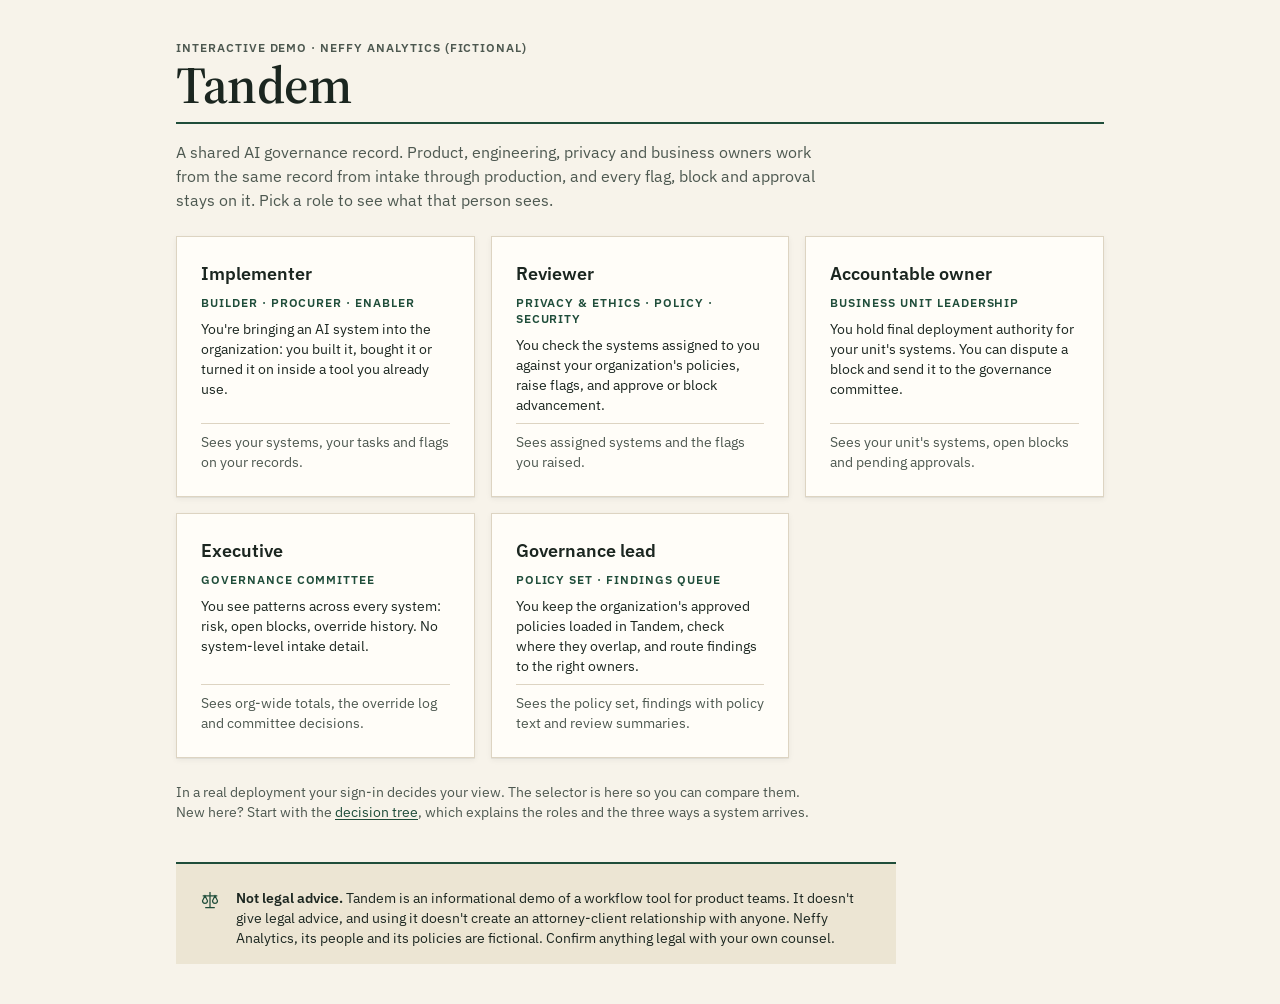
==== commit 1c735932: "Leave the decision to involve counsel to internal procedures Replace the "Needs counsel" status with" ====
--- a/index.html
+++ b/index.html
@@ -9,6 +9,7 @@
 <style>
   /* App layout, built from InTandem tokens */
   [hidden] { display: none !important; }
+  .it-page-head .it-tag { white-space: normal; }
 
   /* Role screen */
   .role-screen { max-width: 960px; margin: 0 auto; padding: var(--space-10) var(--space-4); }
@@ -246,15 +247,15 @@
 
 /* ───────── roles ───────── */
 var ROLES = {
-  implementer: { label: 'Implementer', who: 'J. Park', title: 'Product lead', initials: 'JP', home: 'impl-dashboard',
+  implementer: { label: 'Implementer', who: 'Jun Quillfeather', title: 'Product lead', initials: 'JQ', home: 'impl-dashboard',
     nav: [['impl-dashboard', 'My systems'], ['impl-register', 'Register a system'], ['impl-rtb', 'Neffy RTB model'], ['impl-record', 'Resume screening', '1 block']] },
-  reviewer: { label: 'Reviewer', who: 'Marcus Webb', title: 'Privacy & ethics reviewer', initials: 'MW', home: 'rev-dashboard',
+  reviewer: { label: 'Reviewer', who: 'Marlow Thistlewood', title: 'Privacy & ethics reviewer', initials: 'MT', home: 'rev-dashboard',
     nav: [['rev-dashboard', 'My review queue'], ['rev-review', 'Active review', '1 block']] },
-  owner: { label: 'Accountable owner', who: 'Sarah Chen', title: 'VP, People Operations', initials: 'SC', home: 'owner-dashboard',
+  owner: { label: 'Accountable owner', who: 'Odessa Brightwater', title: 'VP, People Operations', initials: 'OB', home: 'owner-dashboard',
     nav: [['owner-dashboard', 'Unit overview'], ['owner-dispute', 'Dispute a block', '1']] },
   executive: { label: 'Executive', who: 'Governance committee', title: 'Org-wide view', initials: 'GC', home: 'exec-dashboard',
     nav: [['exec-dashboard', 'Governance posture']] },
-  governance: { label: 'Governance lead', who: 'Priya Natarajan', title: 'Governance lead', initials: 'PN', home: 'gov-queue',
+  governance: { label: 'Governance lead', who: 'Ines Larkspur', title: 'Governance lead', initials: 'IL', home: 'gov-queue',
     nav: [['gov-policies', 'Policy set'], ['gov-queue', 'Findings queue', 'open'], ['gov-summaries', 'Review summaries']] }
 };
 var ROLE_ORDER = ['implementer', 'reviewer', 'owner', 'executive', 'governance'];
@@ -285,12 +286,12 @@
     cite: 'Policy 06 §3: "The model development team is responsible for implementing signal-level filtering to prevent prohibited category data from entering model training pipelines or inference inputs."' }
 ];
 var TYPE_TAG = { conflict: ['fail', 'Conflicts with policy'], gap: ['review', 'Missing info'], pass: ['pass', 'Matches policy'] };
-var STATUS_TAG = { blocked: ['fail', 'Blocked'], fixplan: ['pass', 'Fix plan accepted'], assigned: ['review', 'Assigned'], counsel: ['review', 'Needs counsel'] };
+var STATUS_TAG = { blocked: ['fail', 'Blocked'], fixplan: ['pass', 'Fix plan accepted'], assigned: ['review', 'Assigned'], escalated: ['review', 'Escalated'] };
 var STATUS_TEXT = {
   blocked: 'Blocked. The system can\'t deploy until this is fixed.',
-  fixplan: 'Fix plan accepted. J. Park owns it, due May 3, 2026. Deployment waits for the fix.',
-  assigned: 'Assigned to J. Park to supply the missing information.',
-  counsel: 'Needs counsel. Talk to your counsel before this ships, then record below that you did.'
+  fixplan: 'Fix plan accepted. Jun Quillfeather owns it, due May 3, 2026. Deployment waits for the fix.',
+  assigned: 'Assigned to Jun Quillfeather to supply the missing information.',
+  escalated: 'Escalated under your organization\'s own procedure. Deployment waits for the outcome.'
 };
 
 var POLICIES = [
@@ -351,7 +352,7 @@
     ['reviewer', 'Reviewer', 'Privacy & ethics · Policy · Security', 'You check the systems assigned to you against your organization\'s policies, raise flags, and approve or block advancement.', 'Sees assigned systems and the flags you raised.'],
     ['owner', 'Accountable owner', 'Business unit leadership', 'You hold final deployment authority for your unit\'s systems. You can dispute a block and send it to the governance committee.', 'Sees your unit\'s systems, open blocks and pending approvals.'],
     ['executive', 'Executive', 'Governance committee', 'You see patterns across every system: risk, open blocks, override history. No system-level intake detail.', 'Sees org-wide totals, the override log and committee decisions.'],
-    ['governance', 'Governance lead', 'Policy set · Findings queue', 'You keep the organization\'s approved policies loaded in Tandem, check where they overlap, and route findings to the right owners. Legal questions go to your own counsel, outside Tandem.', 'Sees the policy set, findings with policy text and review summaries.']
+    ['governance', 'Governance lead', 'Policy set · Findings queue', 'You keep the organization\'s approved policies loaded in Tandem, check where they overlap, and route findings to the right owners.', 'Sees the policy set, findings with policy text and review summaries.']
   ];
   document.getElementById('role-screen').innerHTML =
     '<p class="label muted">Interactive demo · Neffy Analytics (fictional)</p>' +
@@ -451,7 +452,7 @@
         return '<div class="role-row"><span class="avatar">' + r[0] + '</span><div><div class="field-label" style="font-weight:600">' + r[1] + (r[3] ? ' <span class="req" aria-label="required">*</span>' : '') + '</div><p class="body-small muted" style="margin-bottom:var(--space-2)">' + r[2] + '</p>' +
           '<div class="form-grid"><div class="field"><label for="own' + i + 'n" class="body-small">Name</label><input id="own' + i + 'n" type="text"></div><div class="field"><label for="own' + i + 't" class="body-small">Role or title</label><input id="own' + i + 't" type="text"></div></div></div></div>';
       }).join('') + '</section>' +
-      '<div class="mt-6">' + callout('note', '<p>Tandem checks systems against your organization\'s own policies. It doesn\'t tell you what the law requires. Talk to your counsel about regulatory exposure before launch.</p>', { label: 'Before launch' }) + '</div>' +
+      '<div class="mt-6">' + callout('note', '<p>Tandem checks systems against your organization\'s own policies. It doesn\'t tell you what the law requires or who else needs to sign off; your internal procedures decide that.</p>', { label: 'What Tandem checks' }) + '</div>' +
       '<div class="btn-row between">' + btn('Back', 'secondary', 'md', 'regGo(3)') + btn('Continue', 'primary', 'md', 'regGo(5)') + '</div>';
   } else {
     body = '<section class="it-card"><h2 class="heading-2">Ready to register</h2><p class="body" style="margin:var(--space-4) 0">Submitting creates a shared record that every assigned reviewer sees from the start. Tandem compares your intake to the current policy set and sends any findings to the governance lead.</p>' +
@@ -474,7 +475,7 @@
       f('ba', 'Vendor bias audit or fairness assessment', sel('ba', ['Yes, I can attach it', 'No, not provided', 'Unknown, will request']), true) +
       f('dpa', 'Data processing agreement status', sel('dpa', ['Signed, mentions AI use', 'Signed, AI use not mentioned', 'Pending', 'None'])) +
       f('td', 'Training data disclosed by vendor?', sel('td', ['Yes, documented', 'Partly', 'No'])) +
-      f('cc', 'Counsel consulted on the vendor\'s AI terms?', sel('cc', ['Not yet', 'Yes', 'No']), false, 'Record only whether and when. Don\'t paste what counsel said.');
+      f('cc', 'Vendor\'s AI terms reviewed under your internal procedures?', sel('cc', ['Not yet', 'Yes', 'No']), false, 'Record only whether and when. Don\'t paste anyone\'s legal analysis here.');
   }
   if (type === 'enabler') {
     return sec('System identity') + '<div class="form-grid">' + f('pl', 'Platform', inp('pl', 'e.g. Google Workspace'), true) + f('ft', 'Feature being turned on', inp('ft', 'e.g. Gemini assistant'), true) + '</div>' +
@@ -483,8 +484,8 @@
       sec('Data exposure') + '<p class="body-small muted" style="margin-bottom:var(--space-4)">The questions here: what data will this touch, and what did you agree to on the organization\'s behalf?</p>' +
       f('od', 'Which organizational data will the feature reach?', sel('od', ['Employee email and documents', 'Customer data', 'HR and people data', 'No organizational data', 'Mixed or unclear']), true) +
       f('tp', 'Does turning it on send data to the vendor\'s training pipeline?', sel('tp', ['Yes', 'No, opted out', 'Unknown, needs review'])) +
-      '<div class="form-grid">' + f('cc', 'Counsel consulted on the vendor\'s AI terms?', sel('cc', ['Not yet', 'Yes', 'No'])) + f('ccd', 'Date consulted', '<input id="ccd" type="date">', false) + '</div>' +
-      '<p class="body-small hint">Record only whether and when. Don\'t paste what counsel said.</p>';
+      '<div class="form-grid">' + f('cc', 'Vendor\'s AI terms reviewed under your internal procedures?', sel('cc', ['Not yet', 'Yes', 'No'])) + f('ccd', 'Date consulted', '<input id="ccd" type="date">', false) + '</div>' +
+      '<p class="body-small hint">Record only whether and when. Don\'t paste anyone\'s legal analysis here.</p>';
   }
   return sec('System identity') + '<div class="form-grid">' + f('sn', 'System name', inp('sn', 'e.g. Resume Classifier v2'), true) + f('sv', 'Version or ID', inp('sv', 'v1.0 or internal ID')) + '</div>' +
     f('sd', 'Plain-language description', '<textarea id="sd" placeholder="What does this system do and what does it output?"></textarea>', true) +
@@ -516,7 +517,7 @@
   var pct = Math.round(total / possible * 100), tier, msg, tone = 'note';
   if (pct < 50) { tier = 'Low risk'; msg = 'Standard path. The privacy & ethics reviewer is assigned for a light review.'; }
   else if (pct < 75) { tier = 'Moderate risk'; msg = 'Privacy & ethics and policy reviewers are assigned. Bias documentation is requested.'; }
-  else { tier = 'High risk'; tone = 'warning'; msg = 'Full review. Privacy & ethics, policy and security reviewers are assigned, and a community liaison is recommended. Talk to your counsel before launch.'; }
+  else { tier = 'High risk'; tone = 'warning'; msg = 'Full review. Privacy & ethics, policy and security reviewers are assigned, and a community liaison is recommended.'; }
   meter.style.width = pct + '%';
   meter.style.background = tone === 'warning' ? 'var(--burgundy)' : 'var(--forest)';
   document.getElementById('tier').textContent = tier;
@@ -556,7 +557,7 @@
     '<div class="grid-2 mt-6"><div class="stack">' +
     '<section class="it-card"><h2 class="heading-3 it-section-title">What the reviewer flagged</h2><p class="body" style="font-weight:500">Training data use isn\'t covered by the collection terms</p>' +
     '<p class="body-small" style="margin:var(--space-2) 0">Candidate data was collected for "internal HR analytics." Training a model isn\'t on that list. The privacy impact assessment found the gap; the data needs new terms or a new source.</p>' +
-    '<p class="body-small muted">Raised by Marcus Webb, privacy & ethics reviewer · Apr 1, 2026</p></section>' +
+    '<p class="body-small muted">Raised by Marlow Thistlewood, privacy & ethics reviewer · Apr 1, 2026</p></section>' +
     '<section class="it-card"><h2 class="heading-3 it-section-title">What you can do</h2><div class="option-list">' +
     '<div class="option"><div class="option-title">Re-source the training data</div><p class="body-small muted">Get data collected under terms that cover model training, then send the reviewer the documentation to close the block.</p></div>' +
     '<div class="option"><div class="option-title">Send more information</div><p class="body-small muted">Add context or documents the reviewer may not have seen at intake.</p></div>' +
@@ -564,7 +565,7 @@
     '</div></section></div>' +
     '<div class="stack"><section class="it-card"><h2 class="heading-3 it-section-title">Lifecycle</h2>' + lifecycle(['done', 'blocked']) + '<p class="body-small muted" style="margin-top:var(--space-4)">Blocked at In review. Can\'t move to Approved while a hard block is open.</p></section>' +
     '<section class="it-card"><h2 class="heading-3 it-section-title">Activity on your record</h2>' + timeline([
-      { time: 'Apr 1 · 9:14 AM', title: 'Hard block raised', note: 'Marcus Webb: training data use isn\'t covered by the collection terms.', kind: 'block' },
+      { time: 'Apr 1 · 9:14 AM', title: 'Hard block raised', note: 'Marlow Thistlewood: training data use isn\'t covered by the collection terms.', kind: 'block' },
       { time: 'Mar 30 · 2:07 PM', title: 'Risk score 78 / 100, high risk', note: 'Privacy & ethics and policy reviewers assigned.' },
       { time: 'Mar 30 · 2:01 PM', title: 'Advisory flag raised automatically', note: 'No vendor bias audit provided at intake.', kind: 'flag' },
       { time: 'Mar 30 · 1:55 PM', title: 'System registered', note: 'Shared record created. Reviewers notified.' }]) + '</section></div></div>';
@@ -572,7 +573,7 @@
 
 VIEWS['rev-dashboard'] = function () {
   return banner('<strong>Reviewer view.</strong> You see the systems assigned to you and the flags you raised.') +
-    pageHead('My review queue', 'Each system here needs your assessment before it can advance.', '<div>' + tag('neutral', 'Privacy & ethics · Marcus Webb') + '</div>') +
+    pageHead('My review queue', 'Each system here needs your assessment before it can advance.', '<div>' + tag('neutral', 'Privacy & ethics · Marlow Thistlewood') + '</div>') +
     '<div class="stats">' + stat('Assigned to me', '3', 'Systems awaiting review') + stat('Flags I raised', '2', '1 hard block, 1 advisory') + stat('Overdue', '1', 'Response window passed') + '</div>' +
     '<section class="it-card"><h2 class="heading-3 it-section-title">Needs your action</h2>' +
     '<button type="button" class="sys-row" onclick="go(\'rev-review\')"><span class="sys-row-name">Resume Screening Model v2.1</span>' + tag('neutral', 'Procurer') + tag('fail', 'Your hard block') + '<span class="code sys-row-meta">HR-001 · Apr 1</span></button></section>' +
@@ -588,15 +589,15 @@
     '<section class="it-card"><h2 class="heading-3 it-section-title">Intake answers for your review</h2>' +
     rows([['Vendor bias audit', 'Not provided', true], ['Training data collection terms', 'Don\'t cover model training', true], ['How outputs are used', 'Partly automated, shortlisting only'], ['Who it affects', 'External applicants'], ['Model or system card', 'Not available', true]]) + '</section>' +
     '<section class="it-card"><h2 class="heading-3 it-section-title">Vendor terms</h2>' +
-    '<p class="body-small">Dana Okoye, policy reviewer, asked the vendor for written confirmation that its DPA covers model training. Waiting on the vendor since Apr 2.</p>' +
+    '<p class="body-small">Dex Cobblestone, policy reviewer, asked the vendor for written confirmation that its DPA covers model training. Waiting on the vendor since Apr 2.</p>' +
     '<p class="body-small" style="margin-top:var(--space-4)"><span class="counsel-chip label">' + icon('check', 12) + 'Counsel consulted · Yes · Apr 2, 2026</span></p></section>' +
     '</div><div class="stack">' +
     '<section class="it-card"><h2 class="heading-3 it-section-title">Your hard block</h2><p class="body" style="font-weight:500">Training data use isn\'t covered by the collection terms</p><p class="body-small muted" style="margin:var(--space-2) 0 var(--space-4)">Raised Apr 1, 2026 · 9:14 AM. System locked. Implementer notified.</p>' +
-    '<div class="finding-actions">' + btn('Uphold block', 'destructive', 'sm', "toast('Block upheld. Logged to the record.')") + btn('Close block: fixed', 'secondary', 'sm', "toast('Block closed. Logged to the record.')") + btn('Ask for more information', 'secondary', 'sm', "toast('Request sent to J. Park.')") + btn('Make it advisory', 'secondary', 'sm', "toast('Converted to an advisory flag. Logged to the record.')") + '</div></section>' +
+    '<div class="finding-actions">' + btn('Uphold block', 'destructive', 'sm', "toast('Block upheld. Logged to the record.')") + btn('Close block: fixed', 'secondary', 'sm', "toast('Block closed. Logged to the record.')") + btn('Ask for more information', 'secondary', 'sm', "toast('Request sent to Jun Quillfeather.')") + btn('Make it advisory', 'secondary', 'sm', "toast('Converted to an advisory flag. Logged to the record.')") + '</div></section>' +
     '<section class="it-card"><h2 class="heading-3 it-section-title">Add to the record</h2>' +
-    '<div class="field"><label for="rnote">Operational note</label><textarea id="rnote" placeholder="e.g. Asked the vendor for its bias audit on Apr 3."></textarea><span class="body-small hint">Everyone on this record sees it, except the implementer, and it can\'t be edited. Don\'t paste legal advice here. If you talked to counsel, use the field below.</span></div>' +
+    '<div class="field"><label for="rnote">Operational note</label><textarea id="rnote" placeholder="e.g. Asked the vendor for its bias audit on Apr 3."></textarea><span class="body-small hint">Everyone on this record sees it, except the implementer, and it can\'t be edited. Don\'t paste legal advice here. If counsel was consulted, record only that, in the optional field below.</span></div>' +
     '<div class="form-grid"><div class="field"><label for="rflag">Raise a new flag</label><select id="rflag"><option>None</option><option>Hard block</option><option>Advisory flag</option><option>Recommendation</option></select></div>' +
-    '<div class="field"><label for="rcc">Counsel consulted?</label><select id="rcc"><option>No change</option><option>Yes</option><option>No</option></select></div></div>' +
+    '<div class="field"><label for="rcc">Counsel consulted? (optional)</label><select id="rcc"><option>No change</option><option>Yes</option><option>No</option></select></div></div>' +
     btn('Save to record', 'primary', 'md', "toast('Saved to the record.')") + '</section>' +
     callout('note', '<p>Every action you take is kept permanently on the record and visible to future reviewers.</p>') +
     '</div></div>';
@@ -609,7 +610,7 @@
 
 VIEWS['owner-dashboard'] = function () {
   return banner('<strong>Accountable owner view.</strong> You see every system in your business unit, its status, and anything waiting on your decision.') +
-    pageHead('HR & People: AI systems', 'You hold final deployment authority for each of these.', '<div>' + tag('neutral', 'Sarah Chen · VP, People Operations') + '</div>') +
+    pageHead('HR & People: AI systems', 'You hold final deployment authority for each of these.', '<div>' + tag('neutral', 'Odessa Brightwater · VP, People Operations') + '</div>') +
     '<div class="stats">' + stat('Systems in unit', '3', 'All lifecycle stages') + stat('Hard blocks', '1', 'Resume screening') + stat('Awaiting you', '1', 'Deployment decision') + stat('In production', '1', 'Running and monitored') + '</div>' +
     '<section class="it-card"><h2 class="heading-3 it-section-title">Needs your decision</h2>' +
     '<button type="button" class="sys-row" onclick="go(\'owner-dispute\')"><span class="sys-row-name">Resume Screening Model v2.1</span>' + tag('fail', 'Hard block') + tag('review', 'Dispute available') + '<span class="code sys-row-meta">HR-001</span></button></section>' +
@@ -624,7 +625,7 @@
   return pageHead('Dispute a hard block', '<span class="code">HR-001 · Resume Screening Model v2.1</span>', '<div>' + tag('review', 'Override needs the committee') + '</div>') +
     callout('warning', '<p>You can dispute this block but you can\'t override it yourself. Disputing sends it to the governance committee. Your dispute, your business rationale and the committee\'s decision stay on the record permanently.</p>', { label: 'How disputes work' }) +
     '<div class="grid-2 mt-6"><div class="stack">' +
-    '<section class="it-card"><h2 class="heading-3 it-section-title">The block</h2><p class="body" style="font-weight:500">Training data use isn\'t covered by the collection terms</p><p class="body-small muted">Raised by Marcus Webb, privacy & ethics reviewer · Apr 1, 2026. Locked at In review.</p></section>' +
+    '<section class="it-card"><h2 class="heading-3 it-section-title">The block</h2><p class="body" style="font-weight:500">Training data use isn\'t covered by the collection terms</p><p class="body-small muted">Raised by Marlow Thistlewood, privacy & ethics reviewer · Apr 1, 2026. Locked at In review.</p></section>' +
     '<section class="it-card"><h2 class="heading-3 it-section-title">Override rules</h2><div class="option-list">' +
     '<div class="option"><div class="option-title">Who can override</div><p class="body-small muted">The governance committee only. Your dispute starts a committee review.</p></div>' +
     '<div class="option"><div class="option-title">What\'s needed</div><p class="body-small muted">Your business rationale. The committee hears both sides and records its decision and any dissent.</p></div>' +
@@ -663,7 +664,7 @@
 
 VIEWS['gov-policies'] = function () {
   return pageHead('Policy set', 'The policies Neffy has approved, loaded as the set every system is compared against.', '<div>' + asof('April 19, 2026', '2026-04-19', 'Policy set ' + POLICY_SET + ' · approved by each policy\'s owner', 'Loaded') + '</div>') +
-    callout('note', '<p>Tandem takes these policies as your organization approved them. It doesn\'t check whether they meet the law. That\'s a question for your counsel, and the answer stays with them, not in Tandem.</p>', { label: 'What Tandem assumes' }) +
+    callout('note', '<p>Tandem takes these policies as your organization approved them. It doesn\'t check whether they meet the law.</p>', { label: 'What Tandem assumes' }) +
     '<h2 class="heading-2 mt-10" style="margin-bottom:var(--space-4)">Policies</h2><div class="it-list">' + POLICIES.map(function (p) {
       return rec({ id: 'pol-' + p[0], name: esc(p[1]), reference: 'Policy ' + p[0] + ' · ' + p[2], status: ['pass', 'Loaded'], fields: [
         { label: 'Owner', html: esc(p[3]) }, { label: 'Version', html: esc(p[2]) }, { label: 'In this set since', html: 'April 19, 2026' }] });
@@ -688,41 +689,39 @@
     return true;
   });
   var open = openCount();
-  var needsCounsel = FINDINGS.some(function (f) { return S.findings[f.id] && S.findings[f.id].status === 'counsel'; });
-  var counselOk = !needsCounsel || (S.counsel.consulted === 'Yes' && S.counsel.date);
-  var canClose = !S.closed && open === 0 && counselOk;
-  var why = S.closed ? 'This review is closed.' : open ? 'Closing unlocks once every finding has a status (' + open + ' left).' : !counselOk ? 'A finding needs counsel. Record that counsel was consulted, with the date, to close.' : 'Ready to close.';
+  var canClose = !S.closed && open === 0;
+  var why = S.closed ? 'This review is closed.' : open ? 'Closing unlocks once every finding has a status (' + open + ' left).' : 'Ready to close.';
 
   var cards = shown.map(function (f) {
     var st = S.findings[f.id], actions;
     if (f.type === 'pass') actions = '<span class="body-small muted">No action needed.</span>';
-    else if (st) actions = '<span class="body-small">' + esc(STATUS_TEXT[st.status]) + '</span><br><span class="body-small muted">Set by Priya Natarajan · ' + esc(st.at) + '</span>';
+    else if (st) actions = '<span class="body-small">' + esc(STATUS_TEXT[st.status]) + '</span><br><span class="body-small muted">Set by Ines Larkspur · ' + esc(st.at) + '</span>';
     else actions = '<div class="finding-actions">' +
       btn('Confirm block', 'destructive', 'sm', "decide('" + f.id + "','blocked')") +
       btn('Accept with fix plan', 'secondary', 'sm', "decide('" + f.id + "','fixplan')") +
       btn('Assign to owner', 'secondary', 'sm', "decide('" + f.id + "','assigned')") +
-      btn('Needs counsel', 'secondary', 'sm', "decide('" + f.id + "','counsel')") + '</div>';
+      btn('Escalate', 'secondary', 'sm', "decide('" + f.id + "','escalated')") + '</div>';
     return rec({ id: f.id, name: hl(f.title, q), reference: f.policies, status: findingStatusTag(f), open: !!S.findingOpen[f.id], fields: [
       { label: 'What Tandem found', html: hl(f.detail, q) },
       { label: 'Neffy policy text', html: '<span class="quote" style="display:block">' + hl(f.cite, q) + '</span>' },
       { label: 'Status', html: actions }] });
   }).join('') || '<p class="body muted">No findings match these filters.</p>';
 
-  return pageHead('Findings queue', 'Neffy RTB Audience Segmentation Model v2.4.1 · registered by J. Park. Each finding compares the intake to Neffy\'s own policy text.',
+  return pageHead('Findings queue', 'Neffy RTB Audience Segmentation Model v2.4.1 · registered by Jun Quillfeather. Each finding compares the intake to Neffy\'s own policy text.',
       '<div>' + asof('April 19, 2026', '2026-04-19', 'Policy set ' + POLICY_SET, 'Last run') + '</div>') +
     '<div class="it-toolbar">' +
     '<label class="it-search">' + icon('search', 16, 'it-search-icon') + '<input class="it-search-input" type="search" autocomplete="off" aria-label="Search findings" placeholder="Search findings or policy text" value="' + esc(S.filter.q) + '" oninput="setFilter(\'q\', this.value)"></label>' +
     fsel('status', 'Filter by status', [['all', 'All statuses'], ['open', 'Open'], ['decided', 'Decided']]) +
     fsel('type', 'Filter by type', [['all', 'All types'], ['conflict', 'Conflicts with policy'], ['gap', 'Missing info'], ['pass', 'Matches policy']]) +
-    btn('Ask J. Park for more information', 'secondary', 'md', "toast('Request sent to J. Park.')") +
+    btn('Ask Jun Quillfeather for more information', 'secondary', 'md', "toast('Request sent to Jun Quillfeather.')") +
     '<span class="body-small it-count">' + shown.length + ' of ' + FINDINGS.length + ' findings · ' + open + ' open</span></div>' +
     '<div class="it-list" id="findings">' + cards + '</div>' +
-    '<div class="mt-6">' + callout('note', '<p>A finding says whether the system matches Neffy\'s policies. It doesn\'t say whether the system meets the law. Where that question comes up, mark the finding Needs counsel and talk to your counsel outside Tandem.</p>', { label: 'Plain English' }) + '</div>' +
+    '<div class="mt-6">' + callout('note', '<p>A finding says whether the system matches Neffy\'s policies. It doesn\'t say whether the system meets the law. If a finding needs more than the policy set can answer, escalate it; your organization\'s own procedures decide where it goes.</p>', { label: 'Plain English' }) + '</div>' +
     '<section class="it-card mt-6"><h2 class="heading-3 it-section-title">Close the review</h2>' +
-    '<div class="form-grid"><div class="field"><label for="ccon">Counsel consulted for this review?</label><select id="ccon" onchange="setCounsel(\'consulted\', this.value)"' + (S.closed ? ' disabled' : '') + '>' +
+    '<div class="form-grid"><div class="field"><label for="ccon">Counsel consulted? (optional)</label><select id="ccon" onchange="setCounsel(\'consulted\', this.value)"' + (S.closed ? ' disabled' : '') + '>' +
     ['', 'Yes', 'No'].map(function (v) { return '<option value="' + v + '"' + (S.counsel.consulted === v ? ' selected' : '') + '>' + (v || 'Not yet') + '</option>'; }).join('') + '</select></div>' +
     '<div class="field"><label for="cdate">Date</label><input id="cdate" type="date" value="' + esc(S.counsel.date) + '" onchange="setCounsel(\'date\', this.value)"' + (S.closed ? ' disabled' : '') + '></div></div>' +
-    '<p class="body-small hint" style="margin-bottom:var(--space-4)">Record that the conversation happened and when. Don\'t record what counsel said; there\'s deliberately no place for it.</p>' +
+    '<p class="body-small hint" style="margin-bottom:var(--space-4)">Only if your procedures involved counsel. Record that it happened and when, never what was said; there\'s deliberately no place for it.</p>' +
     btn('Close review and export summary', 'primary', 'md', 'closeReview()', canClose ? '' : ' disabled') +
     '<p class="body-small muted" style="margin-top:var(--space-2)">' + esc(why) + '</p></section>';
 };
@@ -749,7 +748,7 @@
   S.findings[id] = { status: status, at: nowLabel() };
   S.findingOpen[id] = true;
   var f = FINDINGS.filter(function (x) { return x.id === id; })[0];
-  S.log.push({ time: nowLabel(), title: STATUS_TAG[status][1] + ': ' + f.title, note: 'Set by Priya Natarajan, governance lead.', kind: status === 'blocked' ? 'block' : 'flag' });
+  S.log.push({ time: nowLabel(), title: STATUS_TAG[status][1] + ': ' + f.title, note: 'Set by Ines Larkspur, governance lead.', kind: status === 'blocked' ? 'block' : 'flag' });
   toast(STATUS_TAG[status][1] + '. Logged to the record.');
   render();
 }
@@ -761,8 +760,8 @@
 }
 
 function summaryText() {
-  var lines = ['Tandem review summary', 'System: Neffy RTB Audience Segmentation Model v2.4.1 (RTB-001)', 'Registered by: J. Park', 'Policy set: ' + POLICY_SET,
-    'Review closed: ' + S.closedAt + ' by Priya Natarajan, governance lead',
+  var lines = ['Tandem review summary', 'System: Neffy RTB Audience Segmentation Model v2.4.1 (RTB-001)', 'Registered by: Jun Quillfeather', 'Policy set: ' + POLICY_SET,
+    'Review closed: ' + S.closedAt + ' by Ines Larkspur, governance lead',
     'Counsel consulted: ' + (S.counsel.consulted || 'Not recorded') + (S.counsel.date ? ' (' + S.counsel.date + ')' : ''), '', 'Findings'];
   FINDINGS.forEach(function (f) {
     var st = S.findings[f.id];
@@ -783,18 +782,18 @@
   var cards = [];
   if (S.closed) {
     cards.push(rec({ id: 'sum-rtb', name: 'Neffy RTB Audience Segmentation Model v2.4.1', reference: 'RTB-001 · ' + POLICY_SET, status: [blockedCount() ? 'fail' : 'pass', closedLabel()], open: true, fields: [
-      { label: 'Closed', html: esc(S.closedAt) + ' by Priya Natarajan' },
+      { label: 'Closed', html: esc(S.closedAt) + ' by Ines Larkspur' },
       { label: 'Counsel consulted', html: esc((S.counsel.consulted || 'Not recorded') + (S.counsel.date ? ' · ' + S.counsel.date : '')) },
       { label: 'Findings', html: FINDINGS.map(function (f) { var st = S.findings[f.id]; return tag.apply(null, st ? STATUS_TAG[st.status] : TYPE_TAG[f.type]) + ' ' + esc(f.title); }).join('<br>') },
       { label: 'Export', html: btn('Download summary', 'secondary', 'sm', 'downloadSummary()') }] }));
   }
   cards.push(rec({ id: 'sum-hr8', name: 'Onboarding Chatbot', reference: 'HR-008 · v2026.01.12-002', status: ['pass', 'Closed: approved'], fields: [
-    { label: 'Closed', html: 'February 2, 2026 by Priya Natarajan' }, { label: 'Counsel consulted', html: 'No' },
+    { label: 'Closed', html: 'February 2, 2026 by Ines Larkspur' }, { label: 'Counsel consulted', html: 'No' },
     { label: 'Findings', html: '4 matched policy. 1 missing item supplied before close.' }] }));
   return pageHead('Review summaries', 'One summary per closed review: system, policy set, each finding\'s status, owner and date, and whether counsel was consulted.') +
     '<div class="it-list">' + cards.join('') + '</div>' +
     (S.closed ? '' : '<p class="body-small muted mt-6">The Neffy RTB review shows up here once it\'s closed in the findings queue.</p>') +
-    '<div class="mt-6">' + callout('note', '<p>A summary records workflow status against your own policies. It holds no signatures, no legal reasoning and nothing counsel said. If someone asks for a legal opinion on a system, that comes from counsel, not from this record.</p>', { label: 'What a summary is' }) + '</div>';
+    '<div class="mt-6">' + callout('note', '<p>A summary records workflow status against your own policies. It holds no signatures, no legal reasoning and nothing counsel said.</p>', { label: 'What a summary is' }) + '</div>';
 };
 
 renderRoleScreen();
